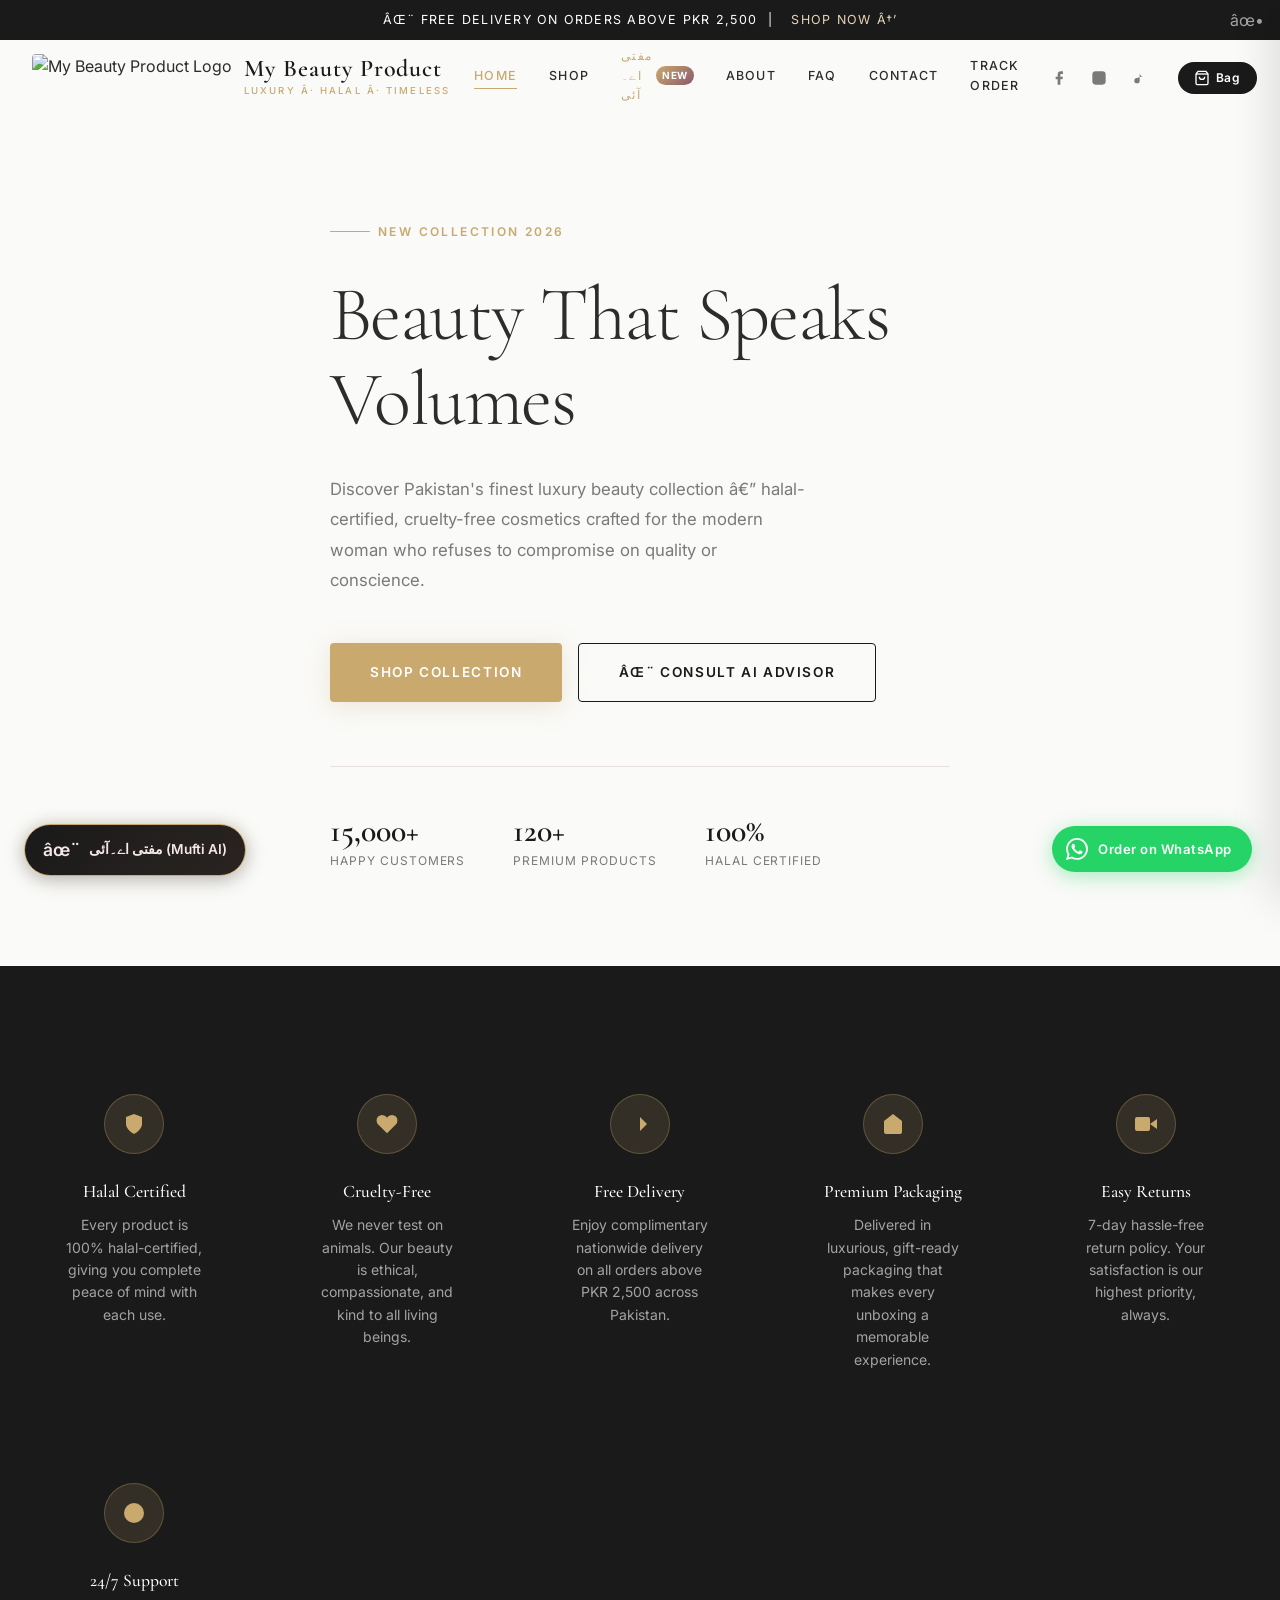
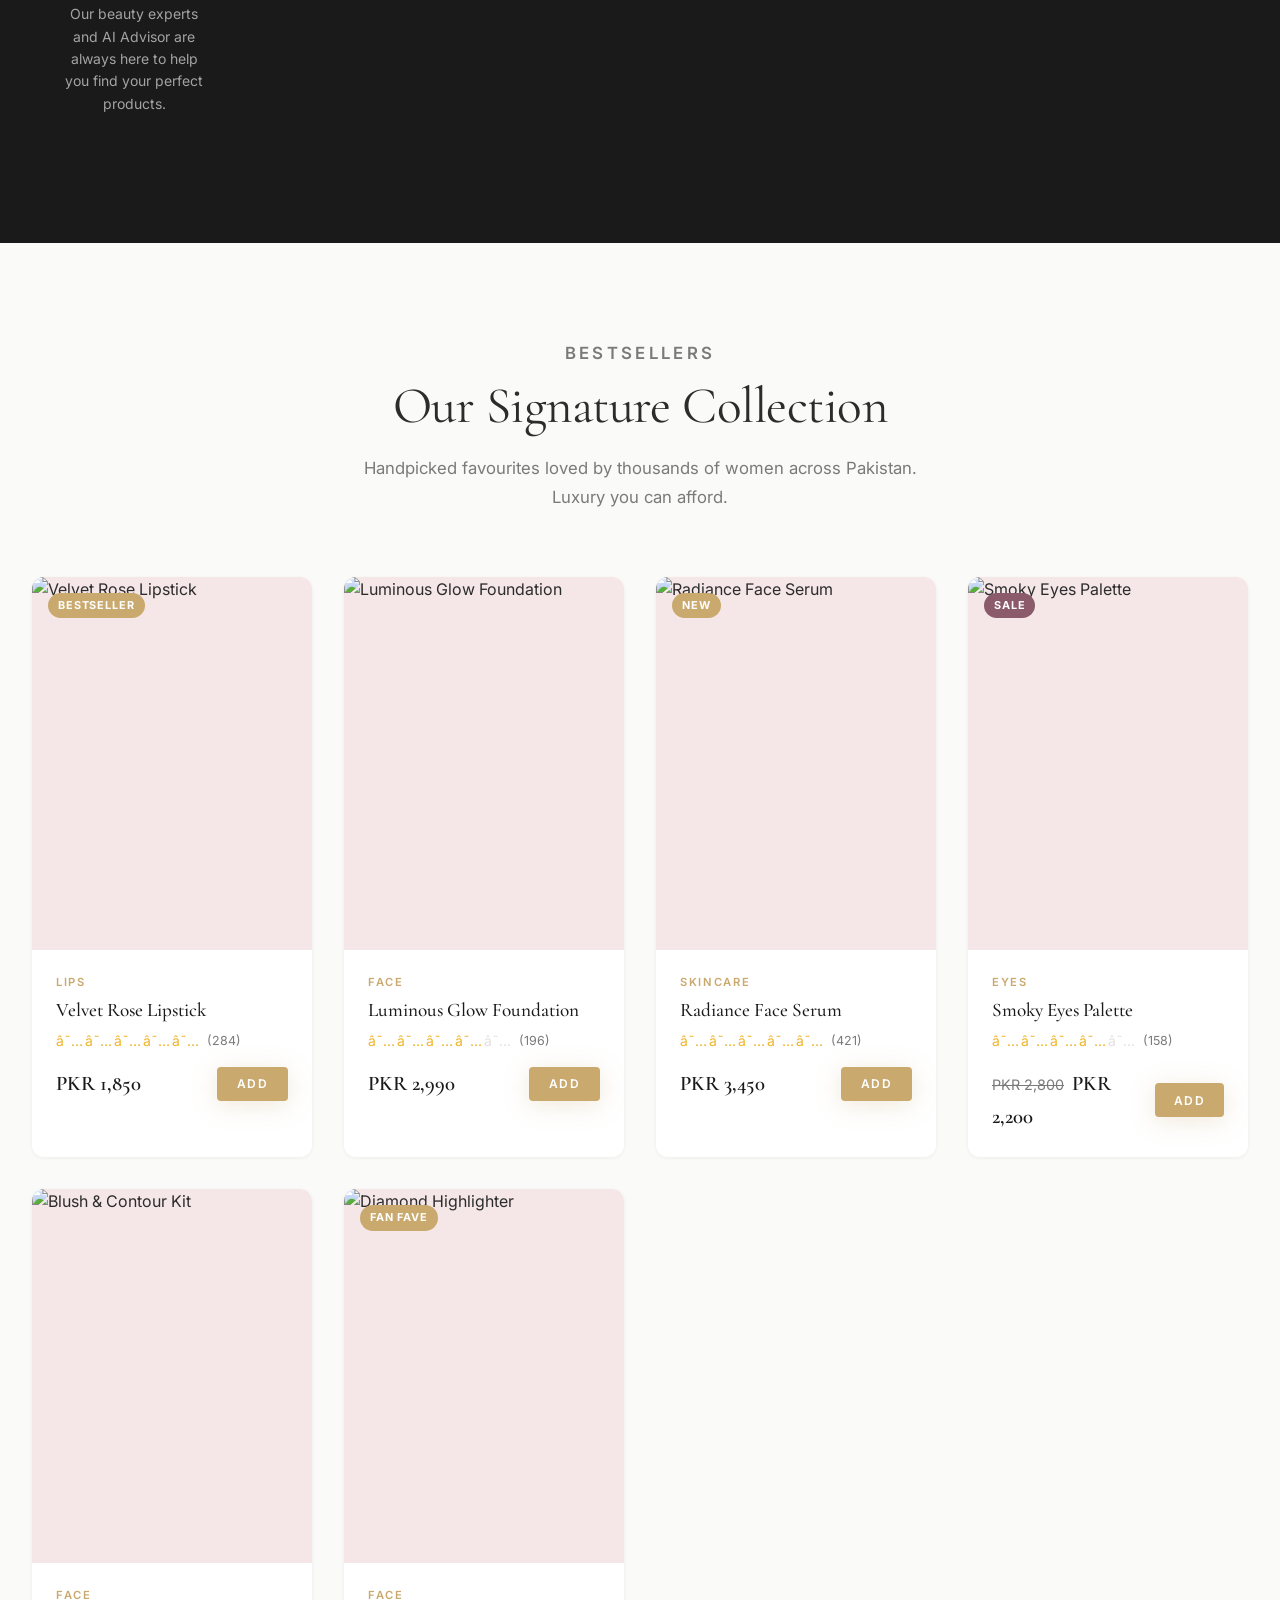
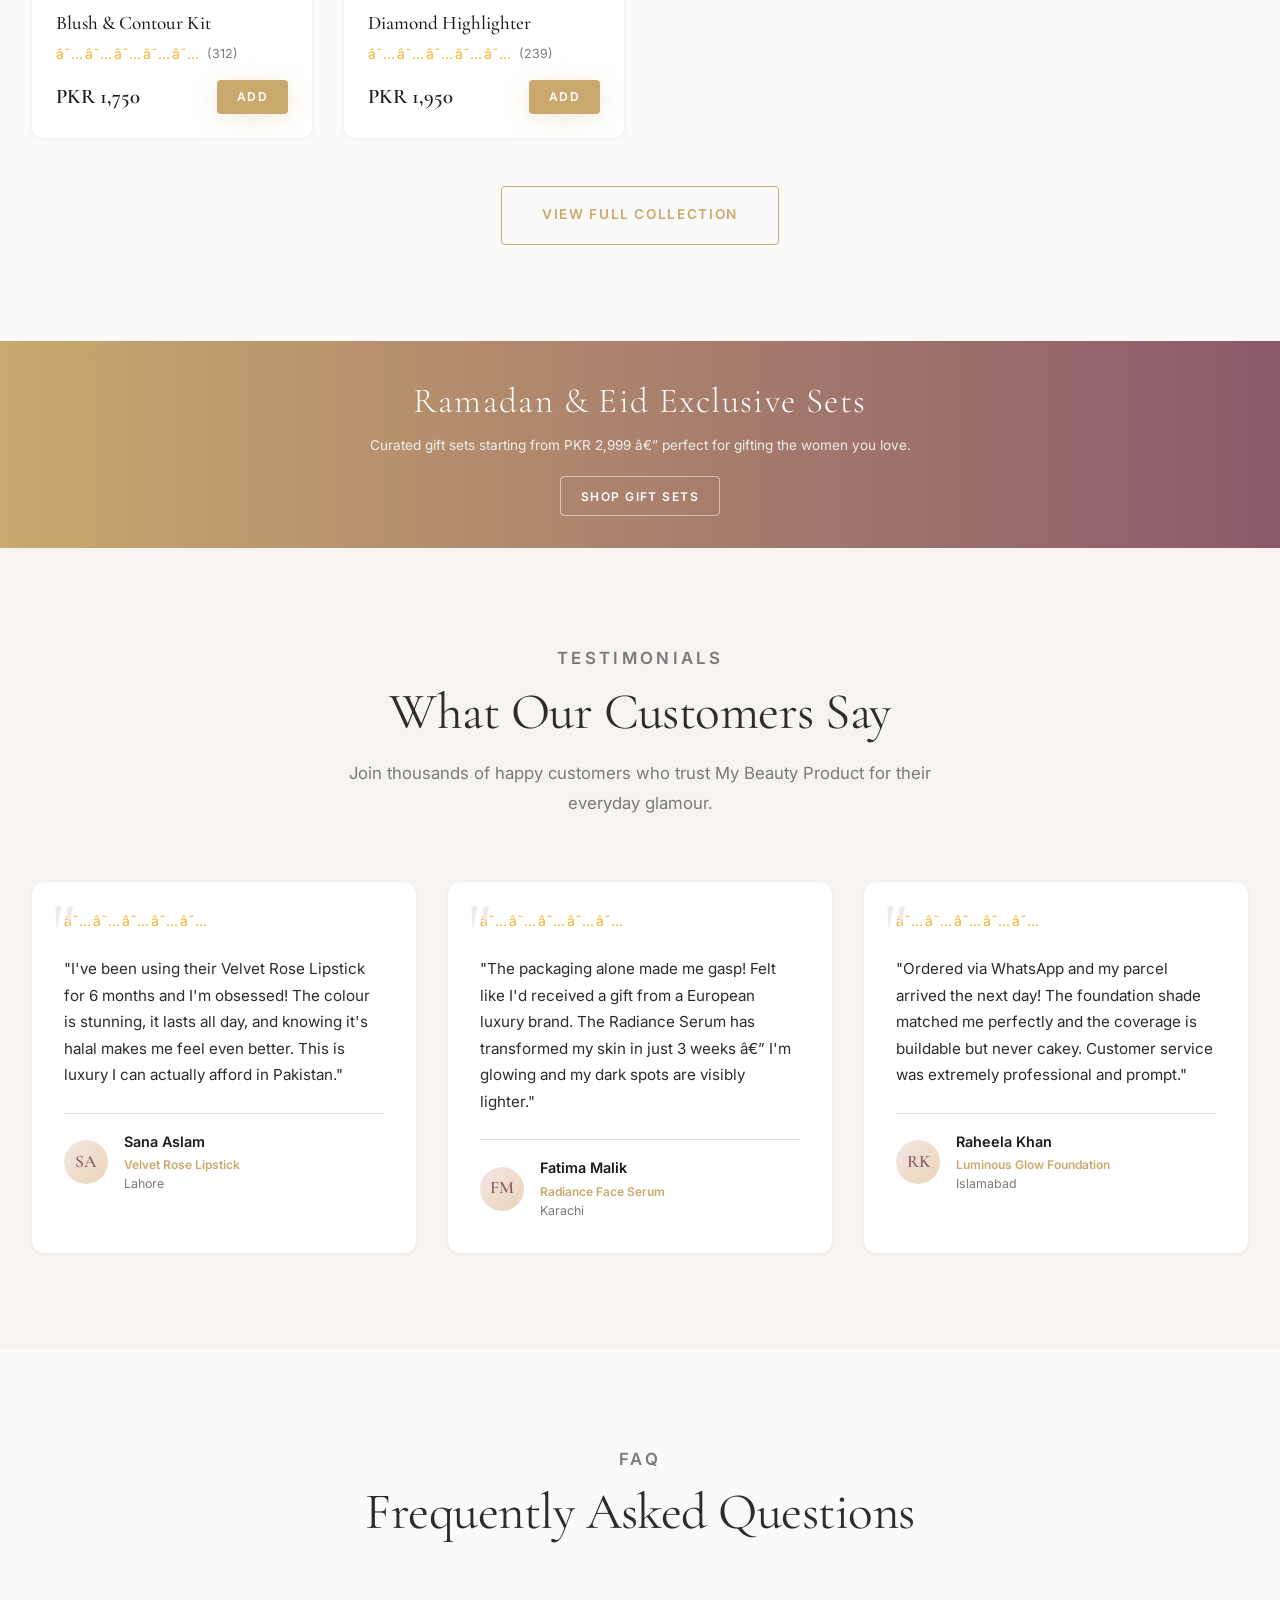
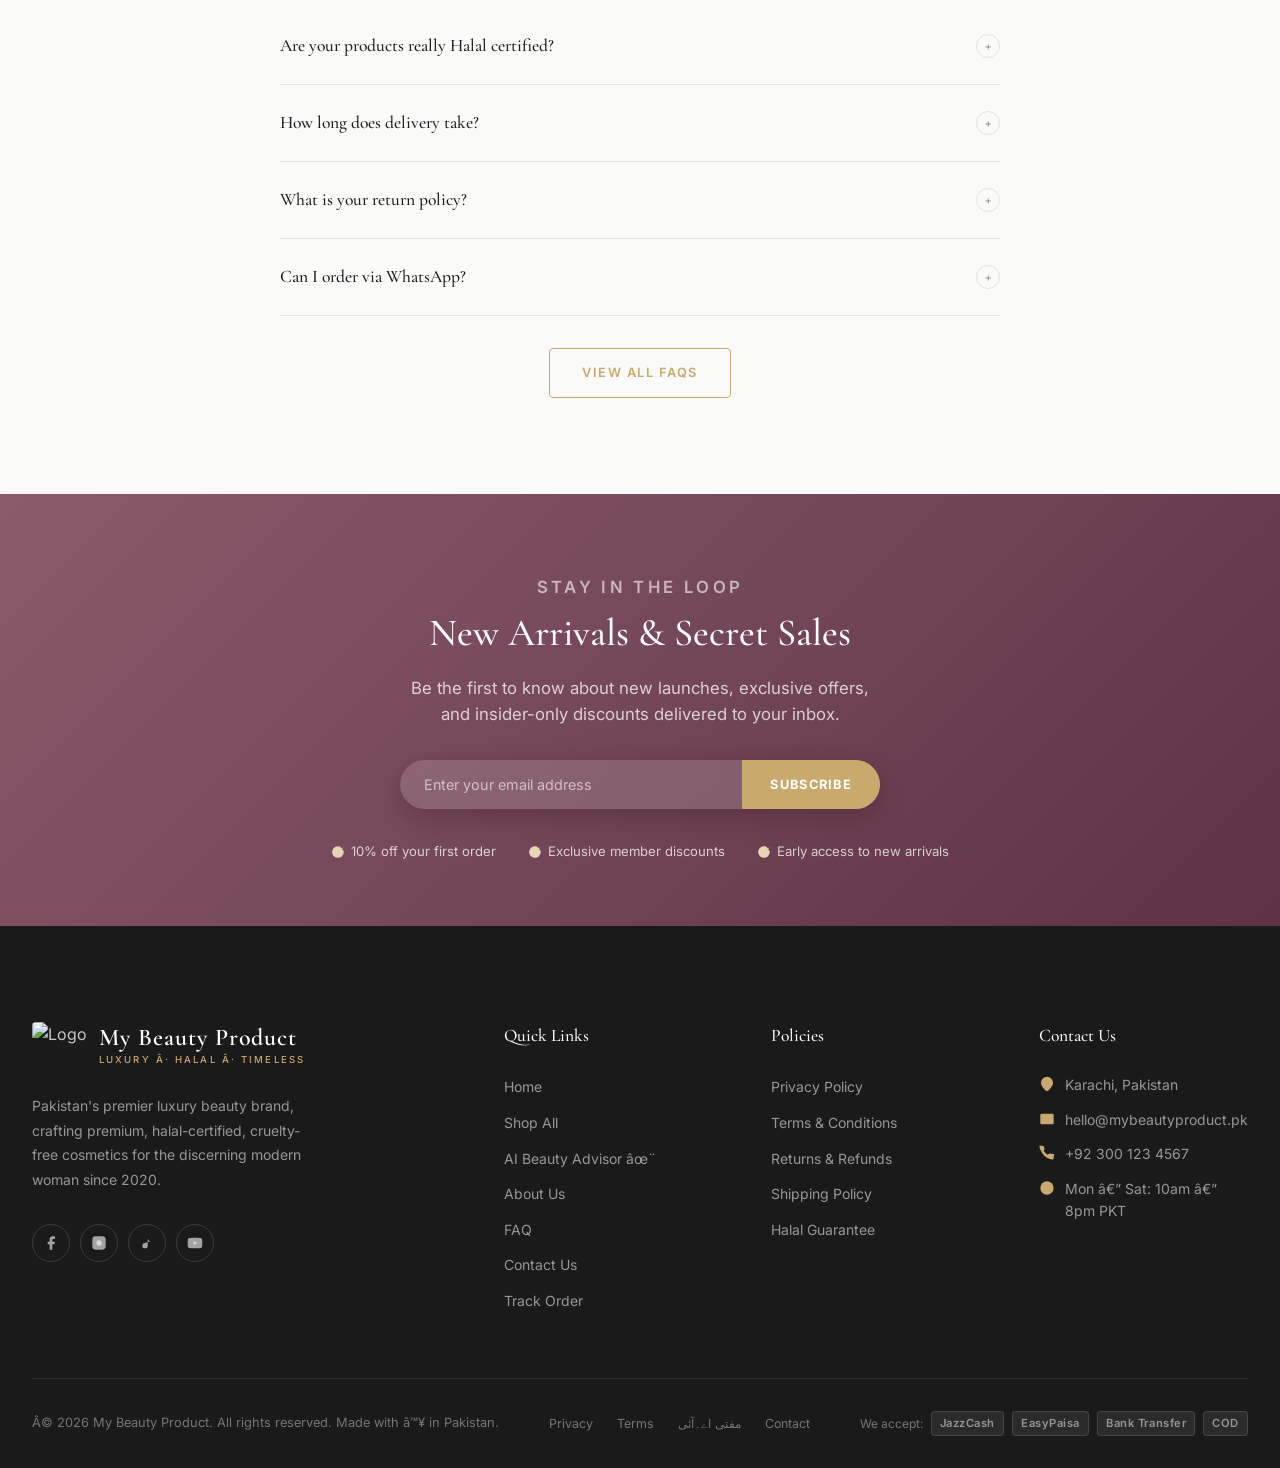
==== index.html @ 4542a05f "Add files via upload" ====
﻿<!DOCTYPE html>
<html lang="en">
<head>
  <meta charset="UTF-8" />
  <meta name="viewport" content="width=device-width, initial-scale=1.0" />
  <title>My Beauty Product â€” Luxury Halal Beauty & Cosmetics Pakistan</title>
  <meta name="description" content="My Beauty Product â€” Pakistan's premier luxury beauty brand. Shop premium lipsticks, foundations, serums, and skincare at affordable PKR prices. 100% Halal, cruelty-free cosmetics." />
  <meta name="keywords" content="beauty products Pakistan, luxury cosmetics PKR, halal makeup, lipstick Pakistan, foundation Pakistan, skincare Pakistan, AI beauty advisor" />
  <meta property="og:title" content="My Beauty Product â€” Luxury Beauty, Timeless Elegance" />
  <meta property="og:description" content="Discover Pakistan's finest luxury beauty collection â€” halal-certified, cruelty-free cosmetics crafted with care." />
  <meta property="og:type" content="website" />
  
  <link rel="icon" type="image/svg+xml" href="data:image/svg+xml,<svg xmlns='http://www.w3.org/2000/svg' viewBox='0 0 100 100'><text y='.9em' font-size='90'>ðŸ’„</text></svg>" />
  <link rel="preconnect" href="https://fonts.googleapis.com">
  <link rel="preconnect" href="https://fonts.gstatic.com" crossorigin>
  <link href="https://fonts.googleapis.com/css2?family=Cormorant+Garamond:ital,wght@0,300;0,400;0,500;0,600;0,700;1,300;1,400;1,600&family=Inter:wght@300;400;500;600;700&display=swap" rel="stylesheet" />
  <link rel="stylesheet" href="style.css" />
</head>
<body class="has-announcement">

<!-- â•â• Announcement Bar â•â•â•â•â•â•â•â•â•â•â•â•â•â•â•â•â•â•â•â•â•â•â•â•â•â•â•â•â•â•â•â•â•â• -->
<div class="announcement-bar" role="banner">
  âœ¨ Free delivery on orders above PKR 2,500 &nbsp;|&nbsp; <a href="shop.html">Shop Now â†’</a>
  <button id="dismiss-bar" style="position:absolute;right:16px;top:50%;transform:translateY(-50%);background:none;border:none;color:rgba(255,255,255,0.6);cursor:pointer;font-size:1rem;" aria-label="Dismiss announcement">âœ•</button>
</div>

<!-- â•â• Header â•â•â•â•â•â•â•â•â•â•â•â•â•â•â•â•â•â•â•â•â•â•â•â•â•â•â•â•â•â•â•â•â•â•â•â•â•â•â•â•â•â•â•â• -->
<header class="site-header" role="banner">
  <div class="container header-inner">

    <!-- Logo -->
    <a href="index.html" class="site-logo" aria-label="My Beauty Product Home">
      <div style="display:flex; align-items:center; gap:12px;">
        <img src="assets/images/logo.svg" alt="My Beauty Product Logo" style="height:48px; width:auto; border-radius:4px;" />
        <div>
          <span class="logo-main" style="display:block;">My Beauty Product</span>
          <span class="logo-tagline" style="display:block;">Luxury Â· Halal Â· Timeless</span>
        </div>
      </div>
    </a>

    <!-- Primary Navigation -->
    <nav class="primary-nav" role="navigation" aria-label="Primary navigation">
      <a href="index.html" class="active">Home</a>
      <a href="shop.html">Shop</a>
      <a href="mufti.html" class="ai-nav-link">مفتی اے۔آئی <span class="ai-nav-badge">NEW</span></a>
      <a href="about.html">About</a>
      <a href="faq.html">FAQ</a>
      <a href="contact.html">Contact</a>
      <a href="track-order.html">Track Order</a>
    </nav>

    <!-- Header Social Icons -->
    <div class="social-icons-header" aria-label="Social media links">
      <a href="https://facebook.com" target="_blank" rel="noopener" class="social-icon" aria-label="Facebook">
        <svg viewBox="0 0 24 24" width="20" height="20"><path d="M18 2h-3a5 5 0 00-5 5v3H7v4h3v8h4v-8h3l1-4h-4V7a1 1 0 011-1h3z"/></svg>
      </a>
      <a href="https://instagram.com" target="_blank" rel="noopener" class="social-icon" aria-label="Instagram">
        <svg viewBox="0 0 24 24" width="20" height="20"><rect x="2" y="2" width="20" height="20" rx="5" ry="5"/><path d="M16 11.37A4 4 0 1112.63 8 4 4 0 0116 11.37z"/><line x1="17.5" y1="6.5" x2="17.51" y2="6.5"/></svg>
      </a>
      <a href="https://tiktok.com" target="_blank" rel="noopener" class="social-icon" aria-label="TikTok">
        <svg viewBox="0 0 24 24" width="20" height="20"><path d="M9 12a4 4 0 104 4V4a5 5 0 005 5"/></svg>
      </a>
    </div>

    <!-- Cart Button -->
    <button class="cart-btn open-cart" id="cart-trigger" aria-label="Open shopping cart">
      <svg viewBox="0 0 24 24" width="20" height="20" fill="none" stroke="currentColor" stroke-width="2"><path d="M6 2L3 6v14a2 2 0 002 2h14a2 2 0 002-2V6l-3-4z"/><line x1="3" y1="6" x2="21" y2="6"/><path d="M16 10a4 4 0 01-8 0"/></svg>
      <span>Bag</span>
      <span class="cart-badge" id="cart-badge">0</span>
    </button>

    <!-- Hamburger -->
    <button class="hamburger" id="hamburger" aria-expanded="false" aria-label="Toggle mobile menu">
      <span></span><span></span><span></span>
    </button>
  </div>
</header>

<!-- â•â• Mobile Nav â•â•â•â•â•â•â•â•â•â•â•â•â•â•â•â•â•â•â•â•â•â•â•â•â•â•â•â•â•â•â•â•â•â•â•â•â•â•â• -->
<nav class="mobile-nav" id="mobile-nav" aria-label="Mobile navigation">
  <a href="index.html">Home</a>
  <a href="shop.html">Shop</a>
  <a href="ai-assistant.html" style="color:var(--color-primary);font-weight:600;">âœ¨ AI Beauty Advisor</a>
  <a href="about.html">About</a>
  <a href="faq.html">FAQ</a>
  <a href="contact.html">Contact</a>
  <a href="track-order.html">Track Order</a>
  <div class="mobile-social">
    <a href="https://facebook.com" target="_blank" rel="noopener" class="social-icon" aria-label="Facebook"><svg viewBox="0 0 24 24" width="20" height="20"><path d="M18 2h-3a5 5 0 00-5 5v3H7v4h3v8h4v-8h3l1-4h-4V7a1 1 0 011-1h3z"/></svg></a>
    <a href="https://instagram.com" target="_blank" rel="noopener" class="social-icon" aria-label="Instagram"><svg viewBox="0 0 24 24" width="20" height="20"><rect x="2" y="2" width="20" height="20" rx="5" ry="5"/><path d="M16 11.37A4 4 0 1112.63 8 4 4 0 0116 11.37z"/><line x1="17.5" y1="6.5" x2="17.51" y2="6.5"/></svg></a>
    <a href="https://tiktok.com" target="_blank" rel="noopener" class="social-icon" aria-label="TikTok"><svg viewBox="0 0 24 24" width="20" height="20"><path d="M9 12a4 4 0 104 4V4a5 5 0 005 5"/></svg></a>
  </div>
</nav>

<!-- â•â• Hero â•â•â•â•â•â•â•â•â•â•â•â•â•â•â•â•â•â•â•â•â•â•â•â•â•â•â•â•â•â•â•â•â•â•â•â•â•â•â•â•â•â•â•â•â• -->
<section class="hero" id="home" aria-label="Hero banner">
  <div class="hero-bg loaded" aria-hidden="true" style="background-image: url('assets/images/hero_banner.jpg');"></div>
  <div class="hero-overlay" aria-hidden="true"></div>
  <div class="container">
    <div class="hero-content">
      <div class="hero-eyebrow">
        <span class="subheading">New Collection 2026</span>
      </div>
      <h1 class="heading-display">
        Beauty That Speaks Volumes
      </h1>
      <p class="hero-description">
        Discover Pakistan's finest luxury beauty collection â€” halal-certified, cruelty-free cosmetics crafted for the modern woman who refuses to compromise on quality or conscience.
      </p>
      <div class="hero-actions">
        <a href="shop.html" class="btn btn-primary btn-lg" id="hero-shop-btn">Shop Collection</a>
        <a href="ai-assistant.html" class="btn btn-secondary btn-lg" id="hero-ai-btn">âœ¨ Consult AI Advisor</a>
      </div>
      <div class="hero-stats">
        <div class="hero-stat">
          <div class="hero-stat-value" data-count="15000" data-suffix="+">15,000+</div>
          <div class="hero-stat-label">Happy Customers</div>
        </div>
        <div class="hero-stat">
          <div class="hero-stat-value" data-count="120" data-suffix="+">120+</div>
          <div class="hero-stat-label">Premium Products</div>
        </div>
        <div class="hero-stat">
          <div class="hero-stat-value" data-count="100" data-suffix="%">100%</div>
          <div class="hero-stat-label">Halal Certified</div>
        </div>
      </div>
    </div>
  </div>
</section>

<!-- â•â• Features Strip â•â•â•â•â•â•â•â•â•â•â•â•â•â•â•â•â•â•â•â•â•â•â•â•â•â•â•â•â•â•â•â•â•â•â• -->
<section class="features-section section-padding">
  <div class="container">
    <div class="features-grid">
      <div class="feature-item reveal">
        <div class="feature-icon">
          <svg viewBox="0 0 24 24" width="20" height="20"><path d="M12 22s8-4 8-10V5l-8-3-8 3v7c0 6 8 10 8 10z"/></svg>
        </div>
        <h3>Halal Certified</h3>
        <p>Every product is 100% halal-certified, giving you complete peace of mind with each use.</p>
      </div>
      <div class="feature-item reveal reveal-delay-1">
        <div class="feature-icon">
          <svg viewBox="0 0 24 24" width="20" height="20"><path d="M20.84 4.61a5.5 5.5 0 00-7.78 0L12 5.67l-1.06-1.06a5.5 5.5 0 00-7.78 7.78l1.06 1.06L12 21.23l7.78-7.78 1.06-1.06a5.5 5.5 0 000-7.78z"/></svg>
        </div>
        <h3>Cruelty-Free</h3>
        <p>We never test on animals. Our beauty is ethical, compassionate, and kind to all living beings.</p>
      </div>
      <div class="feature-item reveal reveal-delay-2">
        <div class="feature-icon">
          <svg viewBox="0 0 24 24" width="20" height="20"><path d="M5 12h14M12 5l7 7-7 7"/></svg>
        </div>
        <h3>Free Delivery</h3>
        <p>Enjoy complimentary nationwide delivery on all orders above PKR 2,500 across Pakistan.</p>
      </div>
      <div class="feature-item reveal reveal-delay-3">
        <div class="feature-icon">
          <svg viewBox="0 0 24 24" width="20" height="20"><path d="M3 9l9-7 9 7v11a2 2 0 01-2 2H5a2 2 0 01-2-2z"/><polyline points="9 22 9 12 15 12 15 22"/></svg>
        </div>
        <h3>Premium Packaging</h3>
        <p>Delivered in luxurious, gift-ready packaging that makes every unboxing a memorable experience.</p>
      </div>
      <div class="feature-item reveal reveal-delay-4">
        <div class="feature-icon">
          <svg viewBox="0 0 24 24" width="20" height="20"><path d="M23 7l-7 5 7 5V7z"/><rect x="1" y="5" width="15" height="14" rx="2" ry="2"/></svg>
        </div>
        <h3>Easy Returns</h3>
        <p>7-day hassle-free return policy. Your satisfaction is our highest priority, always.</p>
      </div>
      <div class="feature-item reveal reveal-delay-4">
        <div class="feature-icon">
          <svg viewBox="0 0 24 24" width="20" height="20"><circle cx="12" cy="12" r="10"/><path d="M12 8v4l3 3"/></svg>
        </div>
        <h3>24/7 Support</h3>
        <p>Our beauty experts and AI Advisor are always here to help you find your perfect products.</p>
      </div>
    </div>
  </div>
</section>

<!-- â•â• Featured Collections â•â•â•â•â•â•â•â•â•â•â•â•â•â•â•â•â•â•â•â•â•â•â•â•â•â•â•â•â• -->
<section class="section-padding" id="featured-products">
  <div class="container">
    <div class="section-header reveal">
      <p class="subheading">Bestsellers</p>
      <h2 class="heading-xl">Our Signature Collection</h2>
      <p>Handpicked favourites loved by thousands of women across Pakistan. Luxury you can afford.</p>
    </div>

    <div class="products-grid">

      <!-- Product 1 -->
      <div class="product-card reveal" data-product="prod-001" data-product-id="prod-001" data-name="Velvet Rose Lipstick" data-price="1850" data-image="assets/images/product_lipstick.jpg" data-category="Lips">
        <div class="product-card-img">
          <span class="product-badge badge-new">Bestseller</span>
          <img src="assets/images/product_lipstick.jpg" alt="Velvet Rose Lipstick" loading="lazy" />
          <div class="product-card-actions">
            <button class="quick-add-btn" data-add-to-cart aria-label="Add Velvet Rose Lipstick to cart">Add to Bag</button>
            <button class="wishlist-btn" aria-label="Add to wishlist">
              <svg viewBox="0 0 24 24" width="20" height="20" fill="none" stroke="currentColor" stroke-width="2"><path d="M20.84 4.61a5.5 5.5 0 00-7.78 0L12 5.67l-1.06-1.06a5.5 5.5 0 00-7.78 7.78l1.06 1.06L12 21.23l7.78-7.78 1.06-1.06a5.5 5.5 0 000-7.78z"/></svg>
            </button>
          </div>
        </div>
        <div class="product-card-body">
          <p class="product-category">Lips</p>
          <h3 class="product-name">Velvet Rose Lipstick</h3>
          <div class="star-rating">
            <div class="stars">
              <span class="star filled">â˜…</span><span class="star filled">â˜…</span><span class="star filled">â˜…</span><span class="star filled">â˜…</span><span class="star filled">â˜…</span>
            </div>
            <span class="rating-count">(284)</span>
          </div>
          <div class="product-meta">
            <span class="product-price">PKR 1,850</span>
            <button class="btn btn-primary btn-sm" data-add-to-cart>Add</button>
          </div>
        </div>
      </div>

      <!-- Product 2 -->
      <div class="product-card reveal reveal-delay-1" data-product="prod-002" data-product-id="prod-002" data-name="Luminous Glow Foundation" data-price="2990" data-image="assets/images/product_foundation.jpg" data-category="Face">
        <div class="product-card-img">
          <img src="assets/images/product_foundation.jpg" alt="Luminous Glow Foundation" loading="lazy" />
          <div class="product-card-actions">
            <button class="quick-add-btn" data-add-to-cart aria-label="Add Luminous Glow Foundation to cart">Add to Bag</button>
            <button class="wishlist-btn" aria-label="Add to wishlist">
              <svg viewBox="0 0 24 24" width="20" height="20" fill="none" stroke="currentColor" stroke-width="2"><path d="M20.84 4.61a5.5 5.5 0 00-7.78 0L12 5.67l-1.06-1.06a5.5 5.5 0 00-7.78 7.78l1.06 1.06L12 21.23l7.78-7.78 1.06-1.06a5.5 5.5 0 000-7.78z"/></svg>
            </button>
          </div>
        </div>
        <div class="product-card-body">
          <p class="product-category">Face</p>
          <h3 class="product-name">Luminous Glow Foundation</h3>
          <div class="star-rating">
            <div class="stars">
              <span class="star filled">â˜…</span><span class="star filled">â˜…</span><span class="star filled">â˜…</span><span class="star filled">â˜…</span><span class="star">â˜…</span>
            </div>
            <span class="rating-count">(196)</span>
          </div>
          <div class="product-meta">
            <span class="product-price">PKR 2,990</span>
            <button class="btn btn-primary btn-sm" data-add-to-cart>Add</button>
          </div>
        </div>
      </div>

      <!-- Product 3 -->
      <div class="product-card reveal reveal-delay-2" data-product="prod-003" data-product-id="prod-003" data-name="Radiance Face Serum" data-price="3450" data-image="assets/images/product_serum.jpg" data-category="Skincare">
        <div class="product-card-img">
          <span class="product-badge badge-new">New</span>
          <img src="assets/images/product_serum.jpg" alt="Radiance Face Serum" loading="lazy" />
          <div class="product-card-actions">
            <button class="quick-add-btn" data-add-to-cart aria-label="Add Radiance Face Serum to cart">Add to Bag</button>
            <button class="wishlist-btn" aria-label="Add to wishlist">
              <svg viewBox="0 0 24 24" width="20" height="20" fill="none" stroke="currentColor" stroke-width="2"><path d="M20.84 4.61a5.5 5.5 0 00-7.78 0L12 5.67l-1.06-1.06a5.5 5.5 0 00-7.78 7.78l1.06 1.06L12 21.23l7.78-7.78 1.06-1.06a5.5 5.5 0 000-7.78z"/></svg>
            </button>
          </div>
        </div>
        <div class="product-card-body">
          <p class="product-category">Skincare</p>
          <h3 class="product-name">Radiance Face Serum</h3>
          <div class="star-rating">
            <div class="stars">
              <span class="star filled">â˜…</span><span class="star filled">â˜…</span><span class="star filled">â˜…</span><span class="star filled">â˜…</span><span class="star filled">â˜…</span>
            </div>
            <span class="rating-count">(421)</span>
          </div>
          <div class="product-meta">
            <span class="product-price">PKR 3,450</span>
            <button class="btn btn-primary btn-sm" data-add-to-cart>Add</button>
          </div>
        </div>
      </div>

      <!-- Product 4 -->
      <div class="product-card reveal reveal-delay-1" data-product="prod-004" data-product-id="prod-004" data-name="Smoky Eyes Palette" data-price="2200" data-image="assets/images/product_eyeshadow.jpg" data-category="Eyes">
        <div class="product-card-img">
          <span class="product-badge badge-sale">Sale</span>
          <img src="assets/images/product_eyeshadow.jpg" alt="Smoky Eyes Palette" loading="lazy" />
          <div class="product-card-actions">
            <button class="quick-add-btn" data-add-to-cart aria-label="Add Smoky Eyes Palette to cart">Add to Bag</button>
            <button class="wishlist-btn" aria-label="Add to wishlist">
              <svg viewBox="0 0 24 24" width="20" height="20" fill="none" stroke="currentColor" stroke-width="2"><path d="M20.84 4.61a5.5 5.5 0 00-7.78 0L12 5.67l-1.06-1.06a5.5 5.5 0 00-7.78 7.78l1.06 1.06L12 21.23l7.78-7.78 1.06-1.06a5.5 5.5 0 000-7.78z"/></svg>
            </button>
          </div>
        </div>
        <div class="product-card-body">
          <p class="product-category">Eyes</p>
          <h3 class="product-name">Smoky Eyes Palette</h3>
          <div class="star-rating">
            <div class="stars">
              <span class="star filled">â˜…</span><span class="star filled">â˜…</span><span class="star filled">â˜…</span><span class="star filled">â˜…</span><span class="star">â˜…</span>
            </div>
            <span class="rating-count">(158)</span>
          </div>
          <div class="product-meta">
            <div>
              <span class="product-price-original">PKR 2,800</span>
              <span class="product-price">PKR 2,200</span>
            </div>
            <button class="btn btn-primary btn-sm" data-add-to-cart>Add</button>
          </div>
        </div>
      </div>

      <!-- Product 5 -->
      <div class="product-card reveal reveal-delay-2" data-product="prod-005" data-product-id="prod-005" data-name="Blush & Contour Kit" data-price="1750" data-image="assets/images/product_blush.jpg" data-category="Face">
        <div class="product-card-img">
          <img src="assets/images/product_blush.jpg" alt="Blush & Contour Kit" loading="lazy" />
          <div class="product-card-actions">
            <button class="quick-add-btn" data-add-to-cart aria-label="Add Blush & Contour Kit to cart">Add to Bag</button>
            <button class="wishlist-btn" aria-label="Add to wishlist">
              <svg viewBox="0 0 24 24" width="20" height="20" fill="none" stroke="currentColor" stroke-width="2"><path d="M20.84 4.61a5.5 5.5 0 00-7.78 0L12 5.67l-1.06-1.06a5.5 5.5 0 00-7.78 7.78l1.06 1.06L12 21.23l7.78-7.78 1.06-1.06a5.5 5.5 0 000-7.78z"/></svg>
            </button>
          </div>
        </div>
        <div class="product-card-body">
          <p class="product-category">Face</p>
          <h3 class="product-name">Blush & Contour Kit</h3>
          <div class="star-rating">
            <div class="stars">
              <span class="star filled">â˜…</span><span class="star filled">â˜…</span><span class="star filled">â˜…</span><span class="star filled">â˜…</span><span class="star filled">â˜…</span>
            </div>
            <span class="rating-count">(312)</span>
          </div>
          <div class="product-meta">
            <span class="product-price">PKR 1,750</span>
            <button class="btn btn-primary btn-sm" data-add-to-cart>Add</button>
          </div>
        </div>
      </div>

      <!-- Product 6 -->
      <div class="product-card reveal reveal-delay-3" data-product="prod-006" data-product-id="prod-006" data-name="Diamond Highlighter" data-price="1950" data-image="assets/images/product_highlighter.jpg" data-category="Face">
        <div class="product-card-img">
          <span class="product-badge badge-new">Fan Fave</span>
          <img src="assets/images/product_highlighter.jpg" alt="Diamond Highlighter" loading="lazy" />
          <div class="product-card-actions">
            <button class="quick-add-btn" data-add-to-cart aria-label="Add Diamond Highlighter to cart">Add to Bag</button>
            <button class="wishlist-btn" aria-label="Add to wishlist">
              <svg viewBox="0 0 24 24" width="20" height="20" fill="none" stroke="currentColor" stroke-width="2"><path d="M20.84 4.61a5.5 5.5 0 00-7.78 0L12 5.67l-1.06-1.06a5.5 5.5 0 00-7.78 7.78l1.06 1.06L12 21.23l7.78-7.78 1.06-1.06a5.5 5.5 0 000-7.78z"/></svg>
            </button>
          </div>
        </div>
        <div class="product-card-body">
          <p class="product-category">Face</p>
          <h3 class="product-name">Diamond Highlighter</h3>
          <div class="star-rating">
            <div class="stars">
              <span class="star filled">â˜…</span><span class="star filled">â˜…</span><span class="star filled">â˜…</span><span class="star filled">â˜…</span><span class="star filled">â˜…</span>
            </div>
            <span class="rating-count">(239)</span>
          </div>
          <div class="product-meta">
            <span class="product-price">PKR 1,950</span>
            <button class="btn btn-primary btn-sm" data-add-to-cart>Add</button>
          </div>
        </div>
      </div>

    </div>

    <div class="text-center" style="margin-top:3rem;">
      <a href="shop.html" class="btn btn-outline-gold btn-lg" id="view-all-btn">View Full Collection</a>
    </div>
  </div>
</section>

<!-- â•â• Promo Banner â•â•â•â•â•â•â•â•â•â•â•â•â•â•â•â•â•â•â•â•â•â•â•â•â•â•â•â•â•â•â•â•â•â•â•â•â• -->
<div class="promo-strip reveal">
  <div class="container">
    <h2>Ramadan &amp; Eid Exclusive Sets</h2>
    <p>Curated gift sets starting from PKR 2,999 â€” perfect for gifting the women you love.</p>
    <a href="shop.html" class="btn btn-secondary btn-sm" style="margin-top:1.2rem;border-color:rgba(255,255,255,0.5);color:white;" id="promo-shop-btn">Shop Gift Sets</a>
  </div>
</div>

<!-- â•â• Customer Reviews â•â•â•â•â•â•â•â•â•â•â•â•â•â•â•â•â•â•â•â•â•â•â•â•â•â•â•â•â•â•â•â•â• -->
<section class="reviews-section section-padding" id="reviews">
  <div class="container">
    <div class="section-header reveal">
      <p class="subheading">Testimonials</p>
      <h2 class="heading-xl">What Our Customers Say</h2>
      <p>Join thousands of happy customers who trust My Beauty Product for their everyday glamour.</p>
    </div>
    <div class="reviews-grid">

      <div class="review-card reveal">
        <div class="star-rating" style="margin-bottom:0.75rem;">
          <div class="stars"><span class="star filled">â˜…</span><span class="star filled">â˜…</span><span class="star filled">â˜…</span><span class="star filled">â˜…</span><span class="star filled">â˜…</span></div>
        </div>
        <p class="review-text">"I've been using their Velvet Rose Lipstick for 6 months and I'm obsessed! The colour is stunning, it lasts all day, and knowing it's halal makes me feel even better. This is luxury I can actually afford in Pakistan."</p>
        <div class="review-author">
          <div class="review-avatar">SA</div>
          <div>
            <div class="review-name">Sana Aslam</div>
            <div class="review-product">Velvet Rose Lipstick</div>
            <div class="review-date">Lahore</div>
          </div>
        </div>
      </div>

      <div class="review-card reveal reveal-delay-1">
        <div class="star-rating" style="margin-bottom:0.75rem;">
          <div class="stars"><span class="star filled">â˜…</span><span class="star filled">â˜…</span><span class="star filled">â˜…</span><span class="star filled">â˜…</span><span class="star filled">â˜…</span></div>
        </div>
        <p class="review-text">"The packaging alone made me gasp! Felt like I'd received a gift from a European luxury brand. The Radiance Serum has transformed my skin in just 3 weeks â€” I'm glowing and my dark spots are visibly lighter."</p>
        <div class="review-author">
          <div class="review-avatar">FM</div>
          <div>
            <div class="review-name">Fatima Malik</div>
            <div class="review-product">Radiance Face Serum</div>
            <div class="review-date">Karachi</div>
          </div>
        </div>
      </div>

      <div class="review-card reveal reveal-delay-2">
        <div class="star-rating" style="margin-bottom:0.75rem;">
          <div class="stars"><span class="star filled">â˜…</span><span class="star filled">â˜…</span><span class="star filled">â˜…</span><span class="star filled">â˜…</span><span class="star filled">â˜…</span></div>
        </div>
        <p class="review-text">"Ordered via WhatsApp and my parcel arrived the next day! The foundation shade matched me perfectly and the coverage is buildable but never cakey. Customer service was extremely professional and prompt."</p>
        <div class="review-author">
          <div class="review-avatar">RK</div>
          <div>
            <div class="review-name">Raheela Khan</div>
            <div class="review-product">Luminous Glow Foundation</div>
            <div class="review-date">Islamabad</div>
          </div>
        </div>
      </div>

    </div>
  </div>
</section>

<!-- â•â• FAQ Preview â•â•â•â•â•â•â•â•â•â•â•â•â•â•â•â•â•â•â•â•â•â•â•â•â•â•â•â•â•â•â•â•â•â•â•â•â•â• -->
<section class="section-padding" id="faq-preview">
  <div class="container">
    <div class="section-header reveal">
      <p class="subheading">FAQ</p>
      <h2 class="heading-xl">Frequently Asked Questions</h2>
    </div>
    <div class="faq-list reveal">

      <div class="faq-item">
        <details>
          <summary class="faq-question">Are your products really Halal certified? <span class="faq-icon">+</span></summary>
          <div class="faq-answer">Yes! Every single My Beauty Product product is 100% halal-certified. We do not use any animal-derived ingredients, alcohol, or prohibited chemicals. Certified by a recognized Pakistani halal authority.</div>
        </details>
      </div>

      <div class="faq-item">
        <details>
          <summary class="faq-question">How long does delivery take? <span class="faq-icon">+</span></summary>
          <div class="faq-answer">We offer 1â€”3 business day delivery across major cities in Pakistan (Karachi, Lahore, Islamabad, Rawalpindi, Peshawar, Faisalabad, Multan). Remote areas take 3â€”5 business days.</div>
        </details>
      </div>

      <div class="faq-item">
        <details>
          <summary class="faq-question">What is your return policy? <span class="faq-icon">+</span></summary>
          <div class="faq-answer">We offer a 7-day hassle-free return policy on all unopened items. If an item arrives damaged or incorrect, we replace it or refund you completely free of charge.</div>
        </details>
      </div>

      <div class="faq-item">
        <details>
          <summary class="faq-question">Can I order via WhatsApp? <span class="faq-icon">+</span></summary>
          <div class="faq-answer">Absolutely! Click the WhatsApp button at any time to order directly or speak with our beauty advisors.</div>
        </details>
      </div>

    </div>
    <div class="text-center" style="margin-top:2rem;">
      <a href="faq.html" class="btn btn-outline-gold" id="all-faq-btn">View All FAQs</a>
    </div>
  </div>
</section>

<!-- â•â• Newsletter â•â•â•â•â•â•â•â•â•â•â•â•â•â•â•â•â•â•â•â•â•â•â•â•â•â•â•â•â•â•â•â•â•â•â•â•â•â•â• -->
<section class="newsletter-section section-padding-sm">
  <div class="container">
    <p class="subheading" style="color:rgba(255,255,255,0.6);margin-bottom:0.5rem;">Stay in the Loop</p>
    <h2 class="heading-lg" style="color:white;">New Arrivals &amp; Secret Sales</h2>
    <p>Be the first to know about new launches, exclusive offers, and insider-only discounts delivered to your inbox.</p>
    <form class="newsletter-form" id="newsletter-form" onsubmit="event.preventDefault(); showToast('Thank you for subscribing! Check your inbox for 10% off.', 'success'); this.reset();">
      <input type="email" placeholder="Enter your email address" required aria-label="Email address for newsletter" />
      <button type="submit">Subscribe</button>
    </form>
    <div class="newsletter-benefits">
      <span class="newsletter-benefit">
        <svg viewBox="0 0 24 24" width="20" height="20"><path d="M22 11.08V12a10 10 0 11-5.93-9.14"/><polyline points="22 4 12 14.01 9 11.01"/></svg>
        10% off your first order
      </span>
      <span class="newsletter-benefit">
        <svg viewBox="0 0 24 24" width="20" height="20"><path d="M22 11.08V12a10 10 0 11-5.93-9.14"/><polyline points="22 4 12 14.01 9 11.01"/></svg>
        Exclusive member discounts
      </span>
      <span class="newsletter-benefit">
        <svg viewBox="0 0 24 24" width="20" height="20"><path d="M22 11.08V12a10 10 0 11-5.93-9.14"/><polyline points="22 4 12 14.01 9 11.01"/></svg>
        Early access to new arrivals
      </span>
    </div>
  </div>
</section>

<!-- â•â• Footer â•â•â•â•â•â•â•â•â•â•â•â•â•â•â•â•â•â•â•â•â•â•â•â•â•â•â•â•â•â•â•â•â•â•â•â•â•â•â•â•â•â•â• -->
<footer class="site-footer" role="contentinfo">
  <div class="container">
    <div class="footer-top">

      <!-- Brand Column -->
      <div class="footer-brand">
        <a href="index.html" class="site-logo">
          <div style="display:flex; align-items:center; gap:12px;">
            <img src="assets/images/logo.svg" alt="Logo" style="height:48px; width:auto; border-radius:4px;" />
            <div>
              <span class="logo-main" style="display:block;">My Beauty Product</span>
              <span class="logo-tagline" style="display:block;">Luxury Â· Halal Â· Timeless</span>
            </div>
          </div>
        </a>
        <p class="footer-about">Pakistan's premier luxury beauty brand, crafting premium, halal-certified, cruelty-free cosmetics for the discerning modern woman since 2020.</p>
        <div class="footer-social">
          <a href="https://facebook.com" target="_blank" rel="noopener" class="footer-social-icon" aria-label="Facebook"><svg viewBox="0 0 24 24" width="20" height="20"><path d="M18 2h-3a5 5 0 00-5 5v3H7v4h3v8h4v-8h3l1-4h-4V7a1 1 0 011-1h3z"/></svg></a>
          <a href="https://instagram.com" target="_blank" rel="noopener" class="footer-social-icon" aria-label="Instagram"><svg viewBox="0 0 24 24" width="20" height="20"><rect x="2" y="2" width="20" height="20" rx="5" ry="5"/><path d="M16 11.37A4 4 0 1112.63 8 4 4 0 0116 11.37z"/><line x1="17.5" y1="6.5" x2="17.51" y2="6.5"/></svg></a>
          <a href="https://tiktok.com" target="_blank" rel="noopener" class="footer-social-icon" aria-label="TikTok"><svg viewBox="0 0 24 24" width="20" height="20"><path d="M9 12a4 4 0 104 4V4a5 5 0 005 5"/></svg></a>
          <a href="https://youtube.com" target="_blank" rel="noopener" class="footer-social-icon" aria-label="YouTube"><svg viewBox="0 0 24 24" width="20" height="20"><path d="M22.54 6.42a2.78 2.78 0 00-1.94-1.96C18.88 4 12 4 12 4s-6.88 0-8.6.46a2.78 2.78 0 00-1.94 1.96A29 29 0 001 12a29 29 0 00.46 5.58A2.78 2.78 0 003.4 19.54C5.12 20 12 20 12 20s6.88 0 8.6-.46a2.78 2.78 0 001.94-1.96A29 29 0 0023 12a29 29 0 00-.46-5.58z"/><polygon points="9.75 15.02 15.5 12 9.75 8.98 9.75 15.02"/></svg></a>
        </div>
      </div>

      <!-- Quick Links -->
      <div>
        <h4 class="footer-heading">Quick Links</h4>
        <ul class="footer-links">
          <li><a href="index.html">Home</a></li>
          <li><a href="shop.html">Shop All</a></li>
          <li><a href="ai-assistant.html">AI Beauty Advisor âœ¨</a></li>
          <li><a href="about.html">About Us</a></li>
          <li><a href="faq.html">FAQ</a></li>
          <li><a href="contact.html">Contact Us</a></li>
          <li><a href="track-order.html">Track Order</a></li>
        </ul>
      </div>

      <!-- Policies -->
      <div>
        <h4 class="footer-heading">Policies</h4>
        <ul class="footer-links">
          <li><a href="privacy.html">Privacy Policy</a></li>
          <li><a href="terms.html">Terms &amp; Conditions</a></li>
          <li><a href="terms.html#returns">Returns &amp; Refunds</a></li>
          <li><a href="terms.html#shipping">Shipping Policy</a></li>
          <li><a href="terms.html#halal">Halal Guarantee</a></li>
        </ul>
      </div>

      <!-- Contact -->
      <div>
        <h4 class="footer-heading">Contact Us</h4>
        <div class="footer-contact-item">
          <svg viewBox="0 0 24 24" width="20" height="20"><path d="M21 10c0 7-9 13-9 13s-9-6-9-13a9 9 0 0118 0z"/><circle cx="12" cy="10" r="3"/></svg>
          <span>Karachi, Pakistan</span>
        </div>
        <div class="footer-contact-item">
          <svg viewBox="0 0 24 24" width="20" height="20"><path d="M4 4h16c1.1 0 2 .9 2 2v12c0 1.1-.9 2-2 2H4c-1.1 0-2-.9-2-2V6c0-1.1.9-2 2-2z"/><polyline points="22,6 12,13 2,6"/></svg>
          <span>hello@mybeautyproduct.pk</span>
        </div>
        <div class="footer-contact-item">
          <svg viewBox="0 0 24 24" width="20" height="20"><path d="M22 16.92v3a2 2 0 01-2.18 2 19.79 19.79 0 01-8.63-3.07A19.5 19.5 0 013.5 9.93a19.79 19.79 0 01-3-8.59A2 2 0 012.48 1h3a2 2 0 012 1.72c.127.96.361 1.903.7 2.81a2 2 0 01-.45 2.11L6.91 8.45a16 16 0 006.29 6.29l1.39-1.39a2 2 0 012.11-.45c.907.339 1.85.573 2.81.7A2 2 0 0122 16.92z"/></svg>
          <span>+92 300 123 4567</span>
        </div>
        <div class="footer-contact-item">
          <svg viewBox="0 0 24 24" width="20" height="20"><circle cx="12" cy="12" r="10"/><polyline points="12 6 12 12 16 14"/></svg>
          <span>Mon â€” Sat: 10am â€” 8pm PKT</span>
        </div>
      </div>

    </div>

    <div class="footer-bottom">
      <p class="footer-copyright">Â© 2026 My Beauty Product. All rights reserved. Made with â™¥ in Pakistan.</p>
      <div class="footer-legal-links">
        <a href="privacy.html">Privacy</a>
        <a href="terms.html">Terms</a>
        <a href="mufti.html">مفتی اے۔آئی</a>
        <a href="contact.html">Contact</a>
      </div>
      <div class="footer-payment-icons">
        <span>We accept:</span>
        <span class="payment-badge">JazzCash</span>
        <span class="payment-badge">EasyPaisa</span>
        <span class="payment-badge">Bank Transfer</span>
        <span class="payment-badge">COD</span>
      </div>
    </div>
  </div>
</footer>

<!-- â•â• Cart Overlay & Drawer â•â•â•â•â•â•â•â•â•â•â•â•â•â•â•â•â•â•â•â•â•â•â•â•â•â•â•â•â• -->
<div class="cart-overlay" id="cart-overlay" aria-hidden="true"></div>
<aside class="cart-drawer" id="cart-drawer" role="dialog" aria-label="Shopping cart" aria-modal="true">
  <div class="cart-drawer-header">
    <h2 class="cart-drawer-title">Your Bag</h2>
    <button class="cart-close-btn" id="cart-close" aria-label="Close cart">âœ•</button>
  </div>
  <div class="cart-items" id="cart-items" aria-live="polite"></div>
  <div class="cart-footer">
    <div class="cart-subtotal">
      <span>Subtotal</span>
      <span class="cart-subtotal-value" id="cart-total">PKR 0</span>
    </div>
    <button class="cart-checkout-btn" id="cart-checkout">Proceed to Checkout</button>
    <button class="cart-continue-btn" onclick="closeCartDrawer()">â† Continue Shopping</button>
  </div>
</aside>

<!-- â•â• Floating WhatsApp Button â•â•â•â•â•â•â•â•â•â•â•â•â•â•â•â•â•â•â•â•â•â•â•â•â•â• -->
<a class="whatsapp-float"
   href="https://wa.me/923001234567?text=Hi!%20I%20am%20interested%20in%20your%20beauty%20products.%20Can%20you%20help%20me%3F"
   target="_blank"
   rel="noopener"
   id="whatsapp-float-btn"
   aria-label="Chat with us on WhatsApp">
  <svg viewBox="0 0 24 24" xmlns="http://www.w3.org/2000/svg">
    <path d="M17.472 14.382c-.297-.149-1.758-.867-2.03-.967-.273-.099-.471-.148-.67.15-.197.297-.767.966-.94 1.164-.173.199-.347.223-.644.075-.297-.15-1.255-.463-2.39-1.475-.883-.788-1.48-1.761-1.653-2.059-.173-.297-.018-.458.13-.606.134-.133.298-.347.446-.52.149-.174.198-.298.298-.497.099-.198.05-.371-.025-.52-.075-.149-.669-1.612-.916-2.207-.242-.579-.487-.5-.669-.51-.173-.008-.371-.01-.57-.01-.198 0-.52.074-.792.372-.272.297-1.04 1.016-1.04 2.479 0 1.462 1.065 2.875 1.213 3.074.149.198 2.096 3.2 5.077 4.487.709.306 1.262.489 1.694.625.712.227 1.36.195 1.871.118.571-.085 1.758-.719 2.006-1.413.248-.694.248-1.289.173-1.413-.074-.124-.272-.198-.57-.347m-5.421 7.403h-.004a9.87 9.87 0 01-5.031-1.378l-.361-.214-3.741.982.998-3.648-.235-.374a9.86 9.86 0 01-1.51-5.26c.001-5.45 4.436-9.884 9.888-9.884 2.64 0 5.122 1.03 6.988 2.898a9.825 9.825 0 012.893 6.994c-.003 5.45-4.437 9.884-9.885 9.884m8.413-18.297A11.815 11.815 0 0012.05 0C5.495 0 .16 5.335.157 11.892c0 2.096.547 4.142 1.588 5.945L.057 24l6.305-1.654a11.882 11.882 0 005.683 1.448h.005c6.554 0 11.89-5.335 11.893-11.893a11.821 11.821 0 00-3.48-8.413z"/>
  </svg>
  <span>Order on WhatsApp</span>
</a>

<!-- â•â• Floating AI Advisor Button â•â•â•â•â•â•â•â•â•â•â•â•â•â•â•â•â•â•â•â•â•â•â•â• -->
<a class="ai-float" href="mufti.html" id="ai-float-btn" aria-label="Ask Mufti AI">
  <span class="ai-float-icon">âœ¨</span>
  <span>مفتی اے۔آئی (Mufti AI)</span>
</a>

<!-- Scripts -->
<script src="main.js"></script>
<script src="cart.js"></script>
</body>
</html>
---- style.css ----
/* ============================================================
   MY BEAUTY PRODUCT — Master Stylesheet
   Premium Luxury E-Commerce Design System
   ============================================================ */

/* ---------- Google Fonts ---------- */
@import url('https://fonts.googleapis.com/css2?family=Cormorant+Garamond:ital,wght@0,300;0,400;0,500;0,600;0,700;1,300;1,400;1,600&family=Inter:wght@300;400;500;600;700&display=swap');

/* ---------- CSS Custom Properties (Design Tokens) ---------- */
:root {
  /* Colors */
  --color-primary:      #C9A96E;
  --color-primary-dark: #A8844E;
  --color-primary-light:#E8D5B5;
  --color-secondary:    #F5E6E8;
  --color-accent:       #8B5A6B;
  --color-accent-light: #B8809A;
  --color-bg:           #FAFAF8;
  --color-bg-alt:       #F7F3F0;
  --color-white:        #FFFFFF;
  --color-dark:         #1A1A1A;
  --color-text:         #2C2C2C;
  --color-muted:        #7A7A7A;
  --color-border:       #E8E0DC;
  --color-success:      #4CAF50;
  --color-whatsapp:     #25D366;

  /* Typography */
  --font-heading: 'Cormorant Garamond', Georgia, serif;
  --font-body:    'Inter', -apple-system, BlinkMacSystemFont, sans-serif;

  /* Spacing */
  --space-xs:  0.25rem;
  --space-sm:  0.5rem;
  --space-md:  1rem;
  --space-lg:  1.5rem;
  --space-xl:  2rem;
  --space-2xl: 3rem;
  --space-3xl: 4rem;
  --space-4xl: 6rem;

  /* Layout */
  --container-max:  1320px;
  --header-height:  80px;
  --border-radius:  4px;
  --border-radius-lg: 12px;
  --border-radius-xl: 24px;

  /* Shadows */
  --shadow-sm:   0 1px 4px rgba(0,0,0,0.06);
  --shadow-md:   0 4px 20px rgba(0,0,0,0.08);
  --shadow-lg:   0 8px 40px rgba(0,0,0,0.12);
  --shadow-gold: 0 4px 24px rgba(201,169,110,0.25);

  /* Transitions */
  --transition-fast:   0.15s ease;
  --transition-normal: 0.3s ease;
  --transition-slow:   0.5s ease;

  /* Z-Indices */
  --z-base:    1;
  --z-sticky:  100;
  --z-drawer:  200;
  --z-overlay: 300;
  --z-modal:   400;
  --z-toast:   500;
}

/* ---------- Reset & Base ---------- */
*, *::before, *::after {
  box-sizing: border-box;
  margin: 0;
  padding: 0;
}

html {
  scroll-behavior: smooth;
  font-size: 16px;
}

body {
  font-family: var(--font-body);
  background-color: var(--color-bg);
  color: var(--color-text);
  line-height: 1.6;
  -webkit-font-smoothing: antialiased;
  overflow-x: hidden;
}

img {
  max-width: 100%;
  height: auto;
  display: block;
}

a {
  color: inherit;
  text-decoration: none;
  transition: color var(--transition-fast);
}

ul { list-style: none; }

button {
  font-family: var(--font-body);
  cursor: pointer;
  border: none;
  background: none;
}

input, textarea, select {
  font-family: var(--font-body);
  font-size: 1rem;
}

/* ---------- Utility Classes ---------- */
.container {
  max-width: var(--container-max);
  margin: 0 auto;
  padding: 0 var(--space-xl);
}

.section-padding {
  padding: var(--space-4xl) 0;
}

.section-padding-sm {
  padding: var(--space-3xl) 0;
}

.text-center { text-align: center; }
.text-left   { text-align: left; }
.text-right  { text-align: right; }

.visually-hidden {
  position: absolute;
  width: 1px;
  height: 1px;
  overflow: hidden;
  clip: rect(0,0,0,0);
}

/* ---------- Typography ---------- */
.heading-display {
  font-family: var(--font-heading);
  font-size: clamp(2.5rem, 6vw, 5rem);
  font-weight: 300;
  line-height: 1.1;
  letter-spacing: -0.02em;
}

.heading-xl {
  font-family: var(--font-heading);
  font-size: clamp(2rem, 4vw, 3.5rem);
  font-weight: 400;
  line-height: 1.2;
  letter-spacing: -0.01em;
}

.heading-lg {
  font-family: var(--font-heading);
  font-size: clamp(1.6rem, 3vw, 2.5rem);
  font-weight: 500;
  line-height: 1.3;
}

.heading-md {
  font-family: var(--font-heading);
  font-size: clamp(1.3rem, 2vw, 1.8rem);
  font-weight: 500;
  line-height: 1.4;
}

.heading-sm {
  font-family: var(--font-heading);
  font-size: 1.2rem;
  font-weight: 600;
  line-height: 1.4;
}

.subheading {
  font-family: var(--font-body);
  font-size: 0.75rem;
  font-weight: 600;
  letter-spacing: 0.2em;
  text-transform: uppercase;
  color: var(--color-primary);
}

.body-lg {
  font-size: 1.125rem;
  line-height: 1.75;
}

.body-sm {
  font-size: 0.875rem;
  line-height: 1.6;
}

.text-muted { color: var(--color-muted); }
.text-gold  { color: var(--color-primary); }
.text-accent{ color: var(--color-accent); }

/* ---------- Buttons ---------- */
.btn {
  display: inline-flex;
  align-items: center;
  justify-content: center;
  gap: 0.5rem;
  padding: 0.85rem 2rem;
  font-family: var(--font-body);
  font-size: 0.8rem;
  font-weight: 600;
  letter-spacing: 0.12em;
  text-transform: uppercase;
  border-radius: var(--border-radius);
  transition: all var(--transition-normal);
  cursor: pointer;
  white-space: nowrap;
  position: relative;
  overflow: hidden;
}

.btn::after {
  content: '';
  position: absolute;
  inset: 0;
  background: rgba(255,255,255,0.12);
  opacity: 0;
  transition: opacity var(--transition-fast);
}

.btn:hover::after { opacity: 1; }

.btn-primary {
  background: var(--color-primary);
  color: var(--color-white);
  box-shadow: var(--shadow-gold);
}

.btn-primary:hover {
  background: var(--color-primary-dark);
  transform: translateY(-2px);
  box-shadow: 0 8px 30px rgba(201,169,110,0.4);
}

.btn-secondary {
  background: transparent;
  color: var(--color-dark);
  border: 1.5px solid var(--color-dark);
}

.btn-secondary:hover {
  background: var(--color-dark);
  color: var(--color-white);
  transform: translateY(-2px);
}

.btn-outline-gold {
  background: transparent;
  color: var(--color-primary);
  border: 1.5px solid var(--color-primary);
}

.btn-outline-gold:hover {
  background: var(--color-primary);
  color: var(--color-white);
}

.btn-sm {
  padding: 0.6rem 1.25rem;
  font-size: 0.75rem;
}

.btn-lg {
  padding: 1.1rem 2.5rem;
  font-size: 0.85rem;
}

/* ---------- Divider ---------- */
.divider {
  display: flex;
  align-items: center;
  gap: var(--space-md);
  margin: var(--space-lg) 0;
}

.divider::before, .divider::after {
  content: '';
  flex: 1;
  height: 1px;
  background: var(--color-border);
}

.divider-ornament {
  color: var(--color-primary);
  font-size: 1.2rem;
}

/* ====================================================
   HEADER
   ==================================================== */
.site-header {
  position: fixed;
  top: 0;
  left: 0;
  right: 0;
  z-index: var(--z-sticky);
  height: var(--header-height);
  display: flex;
  align-items: center;
  background: rgba(250,250,248,0.92);
  backdrop-filter: blur(16px);
  -webkit-backdrop-filter: blur(16px);
  border-bottom: 1px solid transparent;
  transition: border-color var(--transition-normal), box-shadow var(--transition-normal), background var(--transition-normal);
}

.site-header.scrolled {
  border-color: var(--color-border);
  box-shadow: var(--shadow-md);
}

.header-inner {
  display: flex;
  align-items: center;
  width: 100%;
  gap: var(--space-lg);
}

/* Logo */
.site-logo {
  display: flex;
  flex-direction: column;
  align-items: flex-start;
  text-decoration: none;
  flex-shrink: 0;
}

.site-logo .logo-main {
  font-family: var(--font-heading);
  font-size: 1.5rem;
  font-weight: 600;
  color: var(--color-dark);
  letter-spacing: 0.04em;
  line-height: 1;
}

.site-logo .logo-tagline {
  font-size: 0.6rem;
  font-weight: 500;
  letter-spacing: 0.22em;
  text-transform: uppercase;
  color: var(--color-primary);
  margin-top: 2px;
}

/* Primary Nav */
.primary-nav {
  display: flex;
  align-items: center;
  gap: var(--space-xl);
  margin: 0 auto;
}

.primary-nav a {
  font-size: 0.78rem;
  font-weight: 500;
  letter-spacing: 0.1em;
  text-transform: uppercase;
  color: var(--color-text);
  position: relative;
  padding-bottom: 4px;
}

.primary-nav a::after {
  content: '';
  position: absolute;
  bottom: 0;
  left: 0;
  width: 0;
  height: 1.5px;
  background: var(--color-primary);
  transition: width var(--transition-normal);
}

.primary-nav a:hover,
.primary-nav a.active {
  color: var(--color-primary);
}

.primary-nav a:hover::after,
.primary-nav a.active::after {
  width: 100%;
}

/* Header Actions */
.header-actions {
  display: flex;
  align-items: center;
  gap: var(--space-md);
  flex-shrink: 0;
}

/* Social Icons (Header) */
.social-icons-header {
  display: flex;
  align-items: center;
  gap: 10px;
}

.social-icon {
  display: flex;
  align-items: center;
  justify-content: center;
  width: 30px;
  height: 30px;
  color: var(--color-muted);
  transition: color var(--transition-fast), transform var(--transition-fast);
}

.social-icon:hover {
  color: var(--color-primary);
  transform: translateY(-2px);
}

.social-icon svg {
  width: 16px;
  height: 16px;
  fill: currentColor;
}

/* Cart Button */
.cart-btn {
  display: flex;
  align-items: center;
  gap: 6px;
  padding: 8px 16px;
  background: var(--color-dark);
  color: var(--color-white);
  border-radius: 50px;
  font-size: 0.75rem;
  font-weight: 600;
  letter-spacing: 0.08em;
  cursor: pointer;
  transition: all var(--transition-normal);
  position: relative;
}

.cart-btn:hover {
  background: var(--color-primary);
  transform: translateY(-1px);
}

.cart-btn svg {
  width: 16px;
  height: 16px;
}

.cart-badge {
  position: absolute;
  top: -6px;
  right: -6px;
  background: var(--color-accent);
  color: white;
  border-radius: 50%;
  width: 18px;
  height: 18px;
  font-size: 0.65rem;
  font-weight: 700;
  display: flex;
  align-items: center;
  justify-content: center;
  display: none;
}

.cart-badge.show { display: flex; }

/* Hamburger */
.hamburger {
  display: none;
  flex-direction: column;
  gap: 5px;
  cursor: pointer;
  padding: 4px;
  margin-left: auto;
}

.hamburger span {
  display: block;
  width: 24px;
  height: 1.5px;
  background: var(--color-dark);
  transition: all var(--transition-normal);
}

.hamburger.open span:nth-child(1) { transform: rotate(45deg) translate(4.5px, 4.5px); }
.hamburger.open span:nth-child(2) { opacity: 0; transform: scaleX(0); }
.hamburger.open span:nth-child(3) { transform: rotate(-45deg) translate(4.5px, -4.5px); }

/* Mobile Nav */
.mobile-nav {
  position: fixed;
  top: var(--header-height);
  left: 0;
  right: 0;
  background: var(--color-white);
  border-bottom: 1px solid var(--color-border);
  padding: var(--space-xl);
  z-index: calc(var(--z-sticky) - 1);
  transform: translateY(-110%);
  opacity: 0;
  transition: all var(--transition-normal);
  box-shadow: var(--shadow-lg);
}

.mobile-nav.open {
  transform: translateY(0);
  opacity: 1;
}

.mobile-nav a {
  display: block;
  padding: var(--space-md) 0;
  font-size: 1.1rem;
  font-family: var(--font-heading);
  font-weight: 500;
  border-bottom: 1px solid var(--color-border);
  color: var(--color-dark);
}

.mobile-nav a:last-child { border-bottom: none; }

.mobile-social {
  display: flex;
  gap: var(--space-md);
  margin-top: var(--space-lg);
  padding-top: var(--space-lg);
  border-top: 1px solid var(--color-border);
}

/* ====================================================
   HERO SECTION
   ==================================================== */
.hero {
  min-height: 100vh;
  display: flex;
  align-items: center;
  position: relative;
  overflow: hidden;
  padding-top: var(--header-height);
}

.hero-bg {
  position: absolute;
  inset: 0;
  background-image: url('../assets/images/hero_banner.jpg');
  background-size: cover;
  background-position: center;
  background-repeat: no-repeat;
  transform: scale(1.05);
  transition: transform 8s ease;
}

.hero-bg.loaded { transform: scale(1); }

.hero-overlay {
  position: absolute;
  inset: 0;
  background: linear-gradient(
    105deg,
    rgba(250,250,248,0.95) 0%,
    rgba(250,250,248,0.85) 35%,
    rgba(250,250,248,0.4) 65%,
    rgba(250,250,248,0.1) 100%
  );
}

.hero-content {
  position: relative;
  z-index: 2;
  max-width: 620px;
  padding: var(--space-4xl) 0;
}

.hero-eyebrow {
  display: inline-flex;
  align-items: center;
  gap: var(--space-sm);
  margin-bottom: var(--space-xl);
  opacity: 0;
  animation: fadeInUp 0.8s 0.2s ease forwards;
}

.hero-eyebrow::before {
  content: '';
  display: block;
  width: 40px;
  height: 1px;
  background: var(--color-primary);
}

.hero h1 {
  opacity: 0;
  animation: fadeInUp 0.8s 0.4s ease forwards;
  margin-bottom: var(--space-xl);
}

.hero-description {
  font-size: 1.05rem;
  color: var(--color-muted);
  line-height: 1.8;
  max-width: 480px;
  opacity: 0;
  animation: fadeInUp 0.8s 0.6s ease forwards;
  margin-bottom: var(--space-2xl);
}

.hero-actions {
  display: flex;
  gap: var(--space-md);
  flex-wrap: wrap;
  opacity: 0;
  animation: fadeInUp 0.8s 0.8s ease forwards;
}

.hero-stats {
  display: flex;
  gap: var(--space-2xl);
  margin-top: var(--space-3xl);
  padding-top: var(--space-2xl);
  border-top: 1px solid var(--color-border);
  opacity: 0;
  animation: fadeInUp 0.8s 1s ease forwards;
}

.hero-stat-value {
  font-family: var(--font-heading);
  font-size: 2rem;
  font-weight: 600;
  color: var(--color-dark);
  line-height: 1;
}

.hero-stat-label {
  font-size: 0.75rem;
  color: var(--color-muted);
  letter-spacing: 0.08em;
  text-transform: uppercase;
  margin-top: 4px;
}

/* ====================================================
   SECTION LABELS & DIVIDERS
   ==================================================== */
.section-header {
  text-align: center;
  max-width: 600px;
  margin: 0 auto var(--space-3xl);
}

.section-header .subheading {
  margin-bottom: var(--space-sm);
}

.section-header h2 {
  margin-bottom: var(--space-md);
}

.section-header p {
  color: var(--color-muted);
  font-size: 1.05rem;
  line-height: 1.75;
}

/* ====================================================
   ANNOUNCEMENT BAR
   ==================================================== */
.announcement-bar {
  background: var(--color-dark);
  color: var(--color-white);
  text-align: center;
  padding: 10px var(--space-xl);
  font-size: 0.78rem;
  letter-spacing: 0.1em;
  text-transform: uppercase;
  position: fixed;
  top: 0;
  left: 0;
  right: 0;
  z-index: calc(var(--z-sticky) + 1);
}

.announcement-bar a {
  color: var(--color-primary-light);
  margin-left: 8px;
}

body.has-announcement {
  padding-top: 38px;
}

body.has-announcement .site-header {
  top: 38px;
}

body.has-announcement .mobile-nav {
  top: calc(var(--header-height) + 38px);
}

/* ====================================================
   PRODUCT GRID & CARDS
   ==================================================== */
.products-grid {
  display: grid;
  grid-template-columns: repeat(auto-fill, minmax(280px, 1fr));
  gap: var(--space-xl);
}

.product-card {
  background: var(--color-white);
  border-radius: var(--border-radius-lg);
  overflow: hidden;
  box-shadow: var(--shadow-sm);
  transition: all var(--transition-normal);
  position: relative;
}

.product-card:hover {
  transform: translateY(-6px);
  box-shadow: var(--shadow-lg);
}

.product-card-img {
  position: relative;
  aspect-ratio: 3/4;
  overflow: hidden;
  background: var(--color-secondary);
}

.product-card-img img {
  width: 100%;
  height: 100%;
  object-fit: cover;
  transition: transform var(--transition-slow);
}

.product-card:hover .product-card-img img {
  transform: scale(1.08);
}

.product-badge {
  position: absolute;
  top: var(--space-md);
  left: var(--space-md);
  background: var(--color-accent);
  color: white;
  font-size: 0.68rem;
  font-weight: 700;
  letter-spacing: 0.08em;
  text-transform: uppercase;
  padding: 4px 10px;
  border-radius: 50px;
  z-index: 2;
}

.product-badge.badge-new { background: var(--color-primary); }
.product-badge.badge-sale { background: var(--color-accent); }

.product-card-actions {
  position: absolute;
  bottom: 0;
  left: 0;
  right: 0;
  padding: var(--space-md);
  background: linear-gradient(0deg, rgba(0,0,0,0.5) 0%, transparent 100%);
  transform: translateY(100%);
  transition: transform var(--transition-normal);
  display: flex;
  gap: 8px;
}

.product-card:hover .product-card-actions {
  transform: translateY(0);
}

.product-card-body {
  padding: var(--space-lg);
}

.product-category {
  font-size: 0.7rem;
  font-weight: 600;
  letter-spacing: 0.15em;
  text-transform: uppercase;
  color: var(--color-primary);
  margin-bottom: 6px;
}

.product-name {
  font-family: var(--font-heading);
  font-size: 1.2rem;
  font-weight: 500;
  color: var(--color-dark);
  line-height: 1.3;
  margin-bottom: var(--space-sm);
}

.product-meta {
  display: flex;
  align-items: center;
  justify-content: space-between;
  gap: var(--space-sm);
  margin-top: var(--space-md);
}

.product-price {
  font-family: var(--font-heading);
  font-size: 1.3rem;
  font-weight: 600;
  color: var(--color-dark);
}

.product-price-original {
  font-size: 0.9rem;
  color: var(--color-muted);
  text-decoration: line-through;
  margin-right: 4px;
}

/* Star Ratings */
.star-rating {
  display: flex;
  align-items: center;
  gap: 4px;
}

.star-rating .stars {
  display: flex;
  gap: 2px;
}

.star-rating .star {
  color: #E0E0E0;
  font-size: 14px;
  line-height: 1;
}

.star-rating .star.filled {
  color: #F0B429;
}

.star-rating .star.half {
  background: linear-gradient(90deg, #F0B429 50%, #E0E0E0 50%);
  -webkit-background-clip: text;
  -webkit-text-fill-color: transparent;
  background-clip: text;
}

.star-rating .rating-count {
  font-size: 0.78rem;
  color: var(--color-muted);
  margin-left: 4px;
}

/* Quick Add Button */
.quick-add-btn {
  flex: 1;
  padding: 10px;
  background: var(--color-white);
  color: var(--color-dark);
  font-size: 0.75rem;
  font-weight: 600;
  letter-spacing: 0.08em;
  text-transform: uppercase;
  border-radius: var(--border-radius);
  transition: all var(--transition-fast);
  cursor: pointer;
}

.quick-add-btn:hover {
  background: var(--color-primary);
  color: white;
}

.wishlist-btn {
  display: flex;
  align-items: center;
  justify-content: center;
  width: 40px;
  height: 40px;
  background: var(--color-white);
  border-radius: var(--border-radius);
  color: var(--color-dark);
  transition: all var(--transition-fast);
  cursor: pointer;
  flex-shrink: 0;
}

.wishlist-btn:hover {
  background: var(--color-secondary);
  color: var(--color-accent);
}

.wishlist-btn svg { width: 16px; height: 16px; }

/* ====================================================
   FEATURES / WHY CHOOSE US
   ==================================================== */
.features-section {
  background: var(--color-dark);
  color: var(--color-white);
}

.features-grid {
  display: grid;
  grid-template-columns: repeat(auto-fit, minmax(200px, 1fr));
  gap: var(--space-2xl);
}

.feature-item {
  text-align: center;
  padding: var(--space-xl);
}

.feature-icon {
  width: 60px;
  height: 60px;
  margin: 0 auto var(--space-lg);
  background: rgba(201,169,110,0.15);
  border-radius: 50%;
  display: flex;
  align-items: center;
  justify-content: center;
  border: 1px solid rgba(201,169,110,0.3);
  transition: all var(--transition-normal);
}

.feature-item:hover .feature-icon {
  background: var(--color-primary);
  transform: scale(1.1);
}

.feature-icon svg {
  width: 24px;
  height: 24px;
  fill: var(--color-primary);
  transition: fill var(--transition-fast);
}

.feature-item:hover .feature-icon svg {
  fill: var(--color-white);
}

.feature-item h3 {
  font-family: var(--font-heading);
  font-size: 1.1rem;
  font-weight: 500;
  margin-bottom: var(--space-sm);
  color: var(--color-white);
}

.feature-item p {
  font-size: 0.875rem;
  color: rgba(255,255,255,0.6);
  line-height: 1.6;
}

/* ====================================================
   REVIEWS SECTION
   ==================================================== */
.reviews-section {
  background: var(--color-bg-alt);
}

.reviews-grid {
  display: grid;
  grid-template-columns: repeat(auto-fill, minmax(300px, 1fr));
  gap: var(--space-xl);
}

.review-card {
  background: var(--color-white);
  border-radius: var(--border-radius-lg);
  padding: var(--space-xl);
  box-shadow: var(--shadow-sm);
  position: relative;
  transition: all var(--transition-normal);
}

.review-card:hover {
  transform: translateY(-4px);
  box-shadow: var(--shadow-md);
}

.review-card::before {
  content: '"';
  font-family: var(--font-heading);
  font-size: 5rem;
  color: var(--color-secondary);
  position: absolute;
  top: 10px;
  left: 20px;
  line-height: 1;
}

.review-text {
  font-size: 0.95rem;
  line-height: 1.75;
  color: var(--color-text);
  margin-bottom: var(--space-lg);
  padding-top: var(--space-md);
  position: relative;
  z-index: 1;
}

.review-author {
  display: flex;
  align-items: center;
  gap: var(--space-md);
  border-top: 1px solid var(--color-border);
  padding-top: var(--space-md);
}

.review-avatar {
  width: 44px;
  height: 44px;
  border-radius: 50%;
  background: linear-gradient(135deg, var(--color-secondary), var(--color-primary-light));
  display: flex;
  align-items: center;
  justify-content: center;
  font-family: var(--font-heading);
  font-size: 1.1rem;
  font-weight: 600;
  color: var(--color-accent);
  flex-shrink: 0;
}

.review-name {
  font-weight: 600;
  font-size: 0.9rem;
  color: var(--color-dark);
}

.review-date {
  font-size: 0.78rem;
  color: var(--color-muted);
}

.review-product {
  font-size: 0.75rem;
  color: var(--color-primary);
  font-weight: 600;
  margin-top: 2px;
}

/* ====================================================
   NEWSLETTER
   ==================================================== */
.newsletter-section {
  background: linear-gradient(135deg, var(--color-accent) 0%, #5C3247 100%);
  color: var(--color-white);
  text-align: center;
}

.newsletter-section h2 { color: var(--color-white); }

.newsletter-section p {
  color: rgba(255,255,255,0.75);
  font-size: 1.05rem;
  margin: var(--space-md) auto var(--space-xl);
  max-width: 480px;
}

.newsletter-form {
  display: flex;
  max-width: 480px;
  margin: 0 auto;
  gap: 0;
  border-radius: 50px;
  overflow: hidden;
  box-shadow: 0 8px 30px rgba(0,0,0,0.2);
}

.newsletter-form input {
  flex: 1;
  padding: 1rem 1.5rem;
  border: none;
  background: rgba(255,255,255,0.15);
  color: var(--color-white);
  font-size: 0.9rem;
  outline: none;
  backdrop-filter: blur(8px);
}

.newsletter-form input::placeholder { color: rgba(255,255,255,0.6); }

.newsletter-form button {
  padding: 1rem 1.75rem;
  background: var(--color-primary);
  color: var(--color-white);
  font-size: 0.8rem;
  font-weight: 700;
  letter-spacing: 0.1em;
  text-transform: uppercase;
  cursor: pointer;
  transition: background var(--transition-fast);
  white-space: nowrap;
  border: none;
}

.newsletter-form button:hover { background: var(--color-primary-dark); }

.newsletter-benefits {
  display: flex;
  justify-content: center;
  gap: var(--space-xl);
  margin-top: var(--space-xl);
  flex-wrap: wrap;
}

.newsletter-benefit {
  display: flex;
  align-items: center;
  gap: 6px;
  font-size: 0.82rem;
  color: rgba(255,255,255,0.75);
}

.newsletter-benefit svg {
  width: 14px;
  height: 14px;
  fill: var(--color-primary-light);
}

/* ====================================================
   FAQ SECTION
   ==================================================== */
.faq-list {
  max-width: 720px;
  margin: 0 auto;
}

.faq-item {
  border-bottom: 1px solid var(--color-border);
}

.faq-question {
  display: flex;
  align-items: center;
  justify-content: space-between;
  gap: var(--space-lg);
  padding: var(--space-lg) 0;
  cursor: pointer;
  font-family: var(--font-heading);
  font-size: 1.1rem;
  font-weight: 500;
  color: var(--color-dark);
  transition: color var(--transition-fast);
  list-style: none;
  user-select: none;
}

.faq-question::-webkit-details-marker { display: none; }

.faq-question:hover { color: var(--color-primary); }

.faq-icon {
  width: 24px;
  height: 24px;
  border-radius: 50%;
  border: 1.5px solid var(--color-border);
  display: flex;
  align-items: center;
  justify-content: center;
  flex-shrink: 0;
  transition: all var(--transition-normal);
  font-size: 1rem;
  color: var(--color-muted);
}

details[open] .faq-icon {
  background: var(--color-primary);
  border-color: var(--color-primary);
  color: white;
  transform: rotate(45deg);
}

.faq-answer {
  padding: 0 0 var(--space-lg);
  color: var(--color-muted);
  line-height: 1.75;
  font-size: 0.95rem;
}

/* ====================================================
   CART DRAWER
   ==================================================== */
.cart-overlay {
  position: fixed;
  inset: 0;
  background: rgba(0,0,0,0.5);
  z-index: var(--z-drawer);
  opacity: 0;
  pointer-events: none;
  transition: opacity var(--transition-normal);
  backdrop-filter: blur(4px);
}

.cart-overlay.open {
  opacity: 1;
  pointer-events: all;
}

.cart-drawer {
  position: fixed;
  top: 0;
  right: 0;
  bottom: 0;
  width: 100%;
  max-width: 420px;
  background: var(--color-white);
  z-index: calc(var(--z-drawer) + 1);
  transform: translateX(100%);
  transition: transform var(--transition-normal);
  display: flex;
  flex-direction: column;
  box-shadow: -8px 0 40px rgba(0,0,0,0.12);
}

.cart-drawer.open {
  transform: translateX(0);
}

.cart-drawer-header {
  display: flex;
  align-items: center;
  justify-content: space-between;
  padding: var(--space-xl);
  border-bottom: 1px solid var(--color-border);
}

.cart-drawer-title {
  font-family: var(--font-heading);
  font-size: 1.4rem;
  font-weight: 500;
}

.cart-close-btn {
  width: 36px;
  height: 36px;
  border-radius: 50%;
  background: var(--color-bg);
  display: flex;
  align-items: center;
  justify-content: center;
  cursor: pointer;
  transition: all var(--transition-fast);
  border: 1px solid var(--color-border);
}

.cart-close-btn:hover {
  background: var(--color-dark);
  color: white;
  border-color: var(--color-dark);
}

.cart-items {
  flex: 1;
  overflow-y: auto;
  padding: var(--space-lg);
}

.cart-items::-webkit-scrollbar { width: 4px; }
.cart-items::-webkit-scrollbar-track { background: transparent; }
.cart-items::-webkit-scrollbar-thumb { background: var(--color-border); border-radius: 2px; }

.cart-item {
  display: flex;
  gap: var(--space-md);
  padding: var(--space-md) 0;
  border-bottom: 1px solid var(--color-border);
  animation: fadeInRight 0.3s ease;
}

.cart-item-img {
  width: 72px;
  height: 90px;
  border-radius: var(--border-radius);
  object-fit: cover;
  background: var(--color-secondary);
  flex-shrink: 0;
}

.cart-item-info { flex: 1; }

.cart-item-name {
  font-family: var(--font-heading);
  font-size: 1rem;
  font-weight: 500;
  margin-bottom: 4px;
}

.cart-item-price {
  font-size: 0.9rem;
  color: var(--color-primary);
  font-weight: 600;
}

.cart-item-controls {
  display: flex;
  align-items: center;
  gap: 8px;
  margin-top: 8px;
}

.qty-btn {
  width: 28px;
  height: 28px;
  border: 1px solid var(--color-border);
  border-radius: var(--border-radius);
  display: flex;
  align-items: center;
  justify-content: center;
  cursor: pointer;
  font-size: 1rem;
  color: var(--color-dark);
  transition: all var(--transition-fast);
  background: var(--color-white);
}

.qty-btn:hover {
  background: var(--color-dark);
  color: white;
  border-color: var(--color-dark);
}

.qty-display {
  font-size: 0.9rem;
  font-weight: 600;
  min-width: 24px;
  text-align: center;
}

.cart-item-remove {
  color: var(--color-muted);
  cursor: pointer;
  font-size: 1rem;
  padding: 4px;
  transition: color var(--transition-fast);
  margin-left: auto;
}

.cart-item-remove:hover { color: var(--color-accent); }

.cart-empty {
  text-align: center;
  padding: var(--space-4xl) var(--space-xl);
}

.cart-empty svg {
  width: 64px;
  height: 64px;
  fill: var(--color-border);
  margin: 0 auto var(--space-lg);
}

.cart-empty p {
  color: var(--color-muted);
  margin-bottom: var(--space-lg);
}

.cart-footer {
  padding: var(--space-xl);
  border-top: 1px solid var(--color-border);
}

.cart-subtotal {
  display: flex;
  justify-content: space-between;
  align-items: center;
  margin-bottom: var(--space-md);
}

.cart-subtotal span:first-child {
  font-size: 0.85rem;
  color: var(--color-muted);
  text-transform: uppercase;
  letter-spacing: 0.08em;
}

.cart-subtotal-value {
  font-family: var(--font-heading);
  font-size: 1.4rem;
  font-weight: 600;
  color: var(--color-dark);
}

.cart-checkout-btn {
  display: block;
  width: 100%;
  padding: 1rem;
  background: var(--color-dark);
  color: white;
  text-align: center;
  font-size: 0.8rem;
  font-weight: 700;
  letter-spacing: 0.12em;
  text-transform: uppercase;
  border-radius: 50px;
  cursor: pointer;
  transition: all var(--transition-normal);
  border: none;
  margin-bottom: 8px;
}

.cart-checkout-btn:hover {
  background: var(--color-primary);
  transform: translateY(-2px);
}

.cart-continue-btn {
  display: block;
  width: 100%;
  text-align: center;
  font-size: 0.78rem;
  color: var(--color-muted);
  padding: 8px;
  cursor: pointer;
  transition: color var(--transition-fast);
  background: none;
  border: none;
  letter-spacing: 0.05em;
}

.cart-continue-btn:hover { color: var(--color-dark); }

/* ====================================================
   FLOATING WHATSAPP BUTTON
   ==================================================== */
.whatsapp-float {
  position: fixed;
  bottom: 28px;
  right: 28px;
  z-index: var(--z-modal);
  display: flex;
  align-items: center;
  gap: 10px;
  background: var(--color-whatsapp);
  color: white;
  padding: 12px 20px 12px 14px;
  border-radius: 50px;
  box-shadow: 0 4px 20px rgba(37,211,102,0.4);
  cursor: pointer;
  text-decoration: none;
  font-size: 0.82rem;
  font-weight: 600;
  letter-spacing: 0.04em;
  transition: all var(--transition-normal);
  animation: pulse-green 2.5s infinite;
}

.whatsapp-float:hover {
  transform: scale(1.05) translateY(-2px);
  box-shadow: 0 8px 30px rgba(37,211,102,0.5);
  animation: none;
}

.whatsapp-float svg {
  width: 22px;
  height: 22px;
  fill: white;
  flex-shrink: 0;
}

@keyframes pulse-green {
  0%, 100% { box-shadow: 0 4px 20px rgba(37,211,102,0.4); }
  50%       { box-shadow: 0 4px 30px rgba(37,211,102,0.7), 0 0 0 8px rgba(37,211,102,0.1); }
}

/* ====================================================
   TOAST NOTIFICATIONS
   ==================================================== */
.toast-container {
  position: fixed;
  bottom: 100px;
  right: 24px;
  z-index: var(--z-toast);
  display: flex;
  flex-direction: column;
  gap: 8px;
}

.toast {
  background: var(--color-dark);
  color: var(--color-white);
  padding: 12px 20px;
  border-radius: var(--border-radius-lg);
  font-size: 0.875rem;
  font-weight: 500;
  box-shadow: var(--shadow-lg);
  display: flex;
  align-items: center;
  gap: 10px;
  animation: toastIn 0.3s ease;
  max-width: 300px;
}

.toast.success { border-left: 3px solid var(--color-success); }
.toast.error   { border-left: 3px solid #E53935; }
.toast.info    { border-left: 3px solid var(--color-primary); }

.toast svg { width: 18px; height: 18px; fill: var(--color-primary); flex-shrink: 0; }

/* ====================================================
   FOOTER
   ==================================================== */
.site-footer {
  background: var(--color-dark);
  color: rgba(255,255,255,0.75);
}

.footer-top {
  padding: var(--space-4xl) 0 var(--space-3xl);
  display: grid;
  grid-template-columns: 2fr 1fr 1fr 1fr;
  gap: var(--space-3xl);
}

.footer-brand .site-logo .logo-main { color: var(--color-white); }

.footer-about {
  margin-top: var(--space-lg);
  font-size: 0.875rem;
  line-height: 1.75;
  color: rgba(255,255,255,0.55);
  max-width: 280px;
}

.footer-social {
  display: flex;
  gap: 10px;
  margin-top: var(--space-xl);
}

.footer-social-icon {
  width: 38px;
  height: 38px;
  border-radius: 50%;
  border: 1px solid rgba(255,255,255,0.15);
  display: flex;
  align-items: center;
  justify-content: center;
  color: rgba(255,255,255,0.6);
  transition: all var(--transition-normal);
  cursor: pointer;
}

.footer-social-icon:hover {
  border-color: var(--color-primary);
  background: var(--color-primary);
  color: white;
  transform: translateY(-3px);
}

.footer-social-icon svg {
  width: 16px;
  height: 16px;
  fill: currentColor;
}

.footer-heading {
  font-family: var(--font-heading);
  font-size: 1.1rem;
  font-weight: 500;
  color: var(--color-white);
  margin-bottom: var(--space-lg);
}

.footer-links {
  display: flex;
  flex-direction: column;
  gap: 10px;
}

.footer-links a {
  font-size: 0.875rem;
  color: rgba(255,255,255,0.55);
  transition: color var(--transition-fast);
}

.footer-links a:hover { color: var(--color-primary); }

.footer-contact-item {
  display: flex;
  align-items: flex-start;
  gap: 10px;
  font-size: 0.875rem;
  color: rgba(255,255,255,0.55);
  margin-bottom: 12px;
}

.footer-contact-item svg {
  width: 16px;
  height: 16px;
  fill: var(--color-primary);
  flex-shrink: 0;
  margin-top: 2px;
}

.footer-bottom {
  border-top: 1px solid rgba(255,255,255,0.08);
  padding: var(--space-xl) 0;
  display: flex;
  align-items: center;
  justify-content: space-between;
  gap: var(--space-lg);
  flex-wrap: wrap;
}

.footer-copyright {
  font-size: 0.8rem;
  color: rgba(255,255,255,0.4);
}

.footer-legal-links {
  display: flex;
  gap: var(--space-lg);
}

.footer-legal-links a {
  font-size: 0.78rem;
  color: rgba(255,255,255,0.4);
  transition: color var(--transition-fast);
}

.footer-legal-links a:hover { color: var(--color-primary); }

.footer-payment-icons {
  display: flex;
  align-items: center;
  gap: 8px;
  font-size: 0.75rem;
  color: rgba(255,255,255,0.4);
}

.payment-badge {
  background: rgba(255,255,255,0.08);
  border: 1px solid rgba(255,255,255,0.12);
  border-radius: 4px;
  padding: 3px 8px;
  font-size: 0.7rem;
  font-weight: 600;
  color: rgba(255,255,255,0.5);
  letter-spacing: 0.05em;
}

/* ====================================================
   PAGE HERO (Inner Pages)
   ==================================================== */
.page-hero {
  padding: calc(var(--header-height) + var(--space-3xl)) 0 var(--space-3xl);
  background: linear-gradient(135deg, var(--color-secondary) 0%, var(--color-bg) 100%);
  text-align: center;
}

.page-hero .subheading { margin-bottom: var(--space-sm); }
.page-hero h1 { margin-bottom: var(--space-md); }
.page-hero p { color: var(--color-muted); max-width: 560px; margin: 0 auto; }

/* Breadcrumb */
.breadcrumb {
  display: flex;
  align-items: center;
  gap: 8px;
  font-size: 0.8rem;
  color: var(--color-muted);
  margin-bottom: var(--space-lg);
  justify-content: center;
}

.breadcrumb a { color: var(--color-primary); }
.breadcrumb span { color: var(--color-muted); }

/* ====================================================
   SHOP PAGE - FILTER SIDEBAR
   ==================================================== */
.shop-layout {
  display: grid;
  grid-template-columns: 260px 1fr;
  gap: var(--space-2xl);
  align-items: start;
}

.filter-sidebar {
  background: var(--color-white);
  border-radius: var(--border-radius-lg);
  padding: var(--space-xl);
  box-shadow: var(--shadow-sm);
  position: sticky;
  top: calc(var(--header-height) + var(--space-lg));
}

.filter-group {
  margin-bottom: var(--space-xl);
  padding-bottom: var(--space-xl);
  border-bottom: 1px solid var(--color-border);
}

.filter-group:last-child {
  margin-bottom: 0;
  padding-bottom: 0;
  border-bottom: none;
}

.filter-group-title {
  font-size: 0.75rem;
  font-weight: 700;
  letter-spacing: 0.15em;
  text-transform: uppercase;
  color: var(--color-dark);
  margin-bottom: var(--space-md);
}

.filter-option {
  display: flex;
  align-items: center;
  gap: 10px;
  cursor: pointer;
  padding: 6px 0;
  font-size: 0.9rem;
  color: var(--color-muted);
  transition: color var(--transition-fast);
}

.filter-option:hover { color: var(--color-dark); }

.filter-option input[type="checkbox"] {
  accent-color: var(--color-primary);
  width: 16px;
  height: 16px;
  cursor: pointer;
}

.price-range-input {
  width: 100%;
  accent-color: var(--color-primary);
  cursor: pointer;
}

.price-range-values {
  display: flex;
  justify-content: space-between;
  font-size: 0.8rem;
  color: var(--color-muted);
  margin-top: 6px;
}

.filter-color-swatch {
  display: flex;
  flex-wrap: wrap;
  gap: 8px;
  margin-top: 6px;
}

.color-dot {
  width: 24px;
  height: 24px;
  border-radius: 50%;
  cursor: pointer;
  border: 2px solid transparent;
  transition: all var(--transition-fast);
}

.color-dot:hover, .color-dot.active {
  border-color: var(--color-dark);
  transform: scale(1.15);
}

/* Sort Bar */
.shop-topbar {
  display: flex;
  align-items: center;
  justify-content: space-between;
  margin-bottom: var(--space-xl);
  padding-bottom: var(--space-lg);
  border-bottom: 1px solid var(--color-border);
  flex-wrap: wrap;
  gap: var(--space-md);
}

.results-count {
  font-size: 0.875rem;
  color: var(--color-muted);
}

.sort-select {
  padding: 8px 14px;
  border: 1px solid var(--color-border);
  border-radius: var(--border-radius);
  font-size: 0.85rem;
  color: var(--color-dark);
  background: var(--color-white);
  cursor: pointer;
  outline: none;
  transition: border-color var(--transition-fast);
}

.sort-select:focus { border-color: var(--color-primary); }

/* Pagination */
.pagination {
  display: flex;
  align-items: center;
  justify-content: center;
  gap: 8px;
  margin-top: var(--space-3xl);
}

.pagination-btn {
  width: 40px;
  height: 40px;
  border-radius: var(--border-radius);
  border: 1px solid var(--color-border);
  display: flex;
  align-items: center;
  justify-content: center;
  font-size: 0.875rem;
  cursor: pointer;
  transition: all var(--transition-fast);
  background: var(--color-white);
  color: var(--color-dark);
}

.pagination-btn:hover,
.pagination-btn.active {
  background: var(--color-primary);
  color: white;
  border-color: var(--color-primary);
}

/* ====================================================
   ABOUT PAGE
   ==================================================== */
.about-hero-section {
  display: grid;
  grid-template-columns: 1fr 1fr;
  gap: var(--space-4xl);
  align-items: center;
}

.about-hero-img {
  border-radius: var(--border-radius-xl);
  overflow: hidden;
  aspect-ratio: 4/5;
  box-shadow: var(--shadow-lg);
}

.about-hero-img img {
  width: 100%;
  height: 100%;
  object-fit: cover;
  transition: transform var(--transition-slow);
}

.about-hero-img:hover img { transform: scale(1.04); }

.about-values {
  display: grid;
  grid-template-columns: repeat(3, 1fr);
  gap: var(--space-xl);
  margin-top: var(--space-3xl);
}

.value-card {
  text-align: center;
  padding: var(--space-xl);
  background: var(--color-white);
  border-radius: var(--border-radius-lg);
  box-shadow: var(--shadow-sm);
  transition: all var(--transition-normal);
}

.value-card:hover {
  transform: translateY(-4px);
  box-shadow: var(--shadow-md);
}

.value-icon {
  font-size: 2.5rem;
  margin-bottom: var(--space-md);
  display: block;
}

.value-card h3 {
  font-family: var(--font-heading);
  font-size: 1.15rem;
  margin-bottom: var(--space-sm);
  color: var(--color-dark);
}

.value-card p {
  font-size: 0.875rem;
  color: var(--color-muted);
  line-height: 1.65;
}

/* ====================================================
   CONTACT PAGE
   ==================================================== */
.contact-layout {
  display: grid;
  grid-template-columns: 1fr 1.4fr;
  gap: var(--space-3xl);
  align-items: start;
}

.contact-info h2 { margin-bottom: var(--space-lg); }
.contact-info p  { color: var(--color-muted); line-height: 1.75; margin-bottom: var(--space-2xl); }

.contact-detail {
  display: flex;
  align-items: flex-start;
  gap: var(--space-md);
  margin-bottom: var(--space-xl);
}

.contact-detail-icon {
  width: 44px;
  height: 44px;
  border-radius: 50%;
  background: var(--color-secondary);
  display: flex;
  align-items: center;
  justify-content: center;
  flex-shrink: 0;
}

.contact-detail-icon svg {
  width: 18px;
  height: 18px;
  fill: var(--color-accent);
}

.contact-detail h4 {
  font-size: 0.8rem;
  font-weight: 700;
  letter-spacing: 0.1em;
  text-transform: uppercase;
  color: var(--color-dark);
  margin-bottom: 4px;
}

.contact-detail p {
  font-size: 0.9rem;
  color: var(--color-muted);
  margin-bottom: 0;
}

/* Contact Form */
.contact-form-card {
  background: var(--color-white);
  border-radius: var(--border-radius-xl);
  padding: var(--space-2xl);
  box-shadow: var(--shadow-md);
}

.form-group {
  margin-bottom: var(--space-lg);
}

.form-label {
  display: block;
  font-size: 0.78rem;
  font-weight: 600;
  letter-spacing: 0.08em;
  text-transform: uppercase;
  color: var(--color-dark);
  margin-bottom: 8px;
}

.form-input,
.form-textarea,
.form-select {
  width: 100%;
  padding: 0.9rem 1rem;
  border: 1.5px solid var(--color-border);
  border-radius: var(--border-radius);
  font-size: 0.95rem;
  color: var(--color-dark);
  background: var(--color-bg);
  transition: border-color var(--transition-fast), box-shadow var(--transition-fast);
  outline: none;
}

.form-input:focus,
.form-textarea:focus,
.form-select:focus {
  border-color: var(--color-primary);
  box-shadow: 0 0 0 3px rgba(201,169,110,0.15);
}

.form-textarea {
  min-height: 140px;
  resize: vertical;
}

.form-row {
  display: grid;
  grid-template-columns: 1fr 1fr;
  gap: var(--space-md);
}

/* ====================================================
   ORDER TRACKING
   ==================================================== */
.tracking-card {
  background: var(--color-white);
  border-radius: var(--border-radius-xl);
  padding: var(--space-2xl);
  box-shadow: var(--shadow-md);
  max-width: 560px;
  margin: 0 auto var(--space-3xl);
}

.tracking-stepper {
  display: flex;
  align-items: center;
  justify-content: space-between;
  max-width: 680px;
  margin: var(--space-3xl) auto 0;
  position: relative;
}

.tracking-stepper::before {
  content: '';
  position: absolute;
  top: 24px;
  left: 10%;
  right: 10%;
  height: 2px;
  background: var(--color-border);
  z-index: 0;
}

.tracking-stepper .progress-line {
  position: absolute;
  top: 24px;
  left: 10%;
  height: 2px;
  background: var(--color-primary);
  z-index: 1;
  transition: width 1.5s ease;
  width: 0;
}

.step-item {
  display: flex;
  flex-direction: column;
  align-items: center;
  gap: var(--space-sm);
  z-index: 2;
  flex: 1;
}

.step-circle {
  width: 48px;
  height: 48px;
  border-radius: 50%;
  border: 2px solid var(--color-border);
  background: var(--color-white);
  display: flex;
  align-items: center;
  justify-content: center;
  font-size: 1.2rem;
  transition: all var(--transition-normal);
  position: relative;
}

.step-circle.completed {
  background: var(--color-primary);
  border-color: var(--color-primary);
  color: white;
}

.step-circle.active {
  border-color: var(--color-primary);
  box-shadow: 0 0 0 6px rgba(201,169,110,0.2);
  animation: stepPulse 2s infinite;
}

@keyframes stepPulse {
  0%, 100% { box-shadow: 0 0 0 6px rgba(201,169,110,0.2); }
  50%       { box-shadow: 0 0 0 10px rgba(201,169,110,0.1); }
}

.step-label {
  font-size: 0.75rem;
  font-weight: 600;
  letter-spacing: 0.06em;
  text-transform: uppercase;
  text-align: center;
  color: var(--color-muted);
}

.step-item.completed .step-label,
.step-item.active .step-label {
  color: var(--color-primary);
}

.step-date {
  font-size: 0.7rem;
  color: var(--color-muted);
  text-align: center;
}

/* ====================================================
   POLICY PAGES (Privacy / Terms)
   ==================================================== */
.policy-content {
  max-width: 800px;
  margin: 0 auto;
  padding: var(--space-3xl) 0;
}

.policy-content h2 {
  font-family: var(--font-heading);
  font-size: 1.5rem;
  font-weight: 500;
  color: var(--color-dark);
  margin: var(--space-2xl) 0 var(--space-md);
}

.policy-content h3 {
  font-family: var(--font-heading);
  font-size: 1.15rem;
  font-weight: 500;
  color: var(--color-dark);
  margin: var(--space-xl) 0 var(--space-sm);
}

.policy-content p {
  color: var(--color-muted);
  line-height: 1.8;
  margin-bottom: var(--space-md);
}

.policy-content ul {
  list-style: disc;
  padding-left: var(--space-xl);
  margin-bottom: var(--space-md);
}

.policy-content ul li {
  color: var(--color-muted);
  line-height: 1.75;
  margin-bottom: 6px;
}

.policy-content a {
  color: var(--color-primary);
  text-decoration: underline;
}

.policy-last-updated {
  font-size: 0.82rem;
  color: var(--color-muted);
  background: var(--color-secondary);
  padding: 10px 16px;
  border-radius: var(--border-radius);
  margin-bottom: var(--space-xl);
  display: inline-block;
}

/* ====================================================
   PROMO BANNER STRIP
   ==================================================== */
.promo-strip {
  background: linear-gradient(90deg, var(--color-primary) 0%, var(--color-accent) 100%);
  color: white;
  text-align: center;
  padding: var(--space-xl);
}

.promo-strip h2 {
  font-family: var(--font-heading);
  font-size: clamp(1.4rem, 3vw, 2.2rem);
  font-weight: 300;
  letter-spacing: 0.04em;
  margin-bottom: 6px;
}

.promo-strip p {
  font-size: 0.85rem;
  opacity: 0.85;
}

/* ====================================================
   COLLECTIONS CATEGORY CARDS
   ==================================================== */
.category-grid {
  display: grid;
  grid-template-columns: repeat(3, 1fr);
  gap: var(--space-lg);
}

.category-card {
  position: relative;
  border-radius: var(--border-radius-lg);
  overflow: hidden;
  aspect-ratio: 3/4;
  cursor: pointer;
}

.category-card img {
  width: 100%;
  height: 100%;
  object-fit: cover;
  transition: transform var(--transition-slow);
}

.category-card:hover img { transform: scale(1.08); }

.category-overlay {
  position: absolute;
  inset: 0;
  background: linear-gradient(0deg, rgba(0,0,0,0.65) 0%, rgba(0,0,0,0.1) 60%);
  display: flex;
  flex-direction: column;
  align-items: center;
  justify-content: flex-end;
  padding: var(--space-xl);
  text-align: center;
}

.category-overlay h3 {
  font-family: var(--font-heading);
  font-size: 1.6rem;
  font-weight: 400;
  color: white;
  margin-bottom: 6px;
}

.category-overlay span {
  font-size: 0.75rem;
  color: rgba(255,255,255,0.7);
  letter-spacing: 0.1em;
  text-transform: uppercase;
}

/* ====================================================
   PRODUCT DETAIL COMPONENTS
   ==================================================== */
.add-review-form {
  background: var(--color-bg-alt);
  border-radius: var(--border-radius-lg);
  padding: var(--space-xl);
  margin-top: var(--space-xl);
}

.interactive-stars {
  display: flex;
  gap: 4px;
  margin-bottom: var(--space-md);
}

.interactive-stars .star-btn {
  font-size: 1.6rem;
  cursor: pointer;
  color: #E0E0E0;
  transition: color var(--transition-fast), transform var(--transition-fast);
  background: none;
  border: none;
  line-height: 1;
}

.interactive-stars .star-btn:hover,
.interactive-stars .star-btn.selected {
  color: #F0B429;
  transform: scale(1.15);
}

/* ====================================================
   ANIMATIONS
   ==================================================== */
@keyframes fadeInUp {
  from { opacity: 0; transform: translateY(24px); }
  to   { opacity: 1; transform: translateY(0); }
}

@keyframes fadeInRight {
  from { opacity: 0; transform: translateX(16px); }
  to   { opacity: 1; transform: translateX(0); }
}

@keyframes fadeIn {
  from { opacity: 0; }
  to   { opacity: 1; }
}

@keyframes toastIn {
  from { opacity: 0; transform: translateX(20px); }
  to   { opacity: 1; transform: translateX(0); }
}

@keyframes toastOut {
  from { opacity: 1; transform: translateX(0); }
  to   { opacity: 0; transform: translateX(20px); }
}

/* Scroll-reveal */
.reveal {
  opacity: 0;
  transform: translateY(30px);
  transition: opacity 0.7s ease, transform 0.7s ease;
}

.reveal.visible {
  opacity: 1;
  transform: translateY(0);
}

.reveal-delay-1 { transition-delay: 0.1s; }
.reveal-delay-2 { transition-delay: 0.2s; }
.reveal-delay-3 { transition-delay: 0.3s; }
.reveal-delay-4 { transition-delay: 0.4s; }

/* ====================================================
   RESPONSIVE — TABLET (≤ 1024px)
   ==================================================== */
@media (max-width: 1024px) {
  .footer-top {
    grid-template-columns: 1fr 1fr;
    gap: var(--space-xl);
  }

  .shop-layout {
    grid-template-columns: 220px 1fr;
  }

  .about-values {
    grid-template-columns: 1fr 1fr;
  }

  .category-grid { grid-template-columns: repeat(2, 1fr); }
}

/* ====================================================
   RESPONSIVE — MOBILE (≤ 768px)
   ==================================================== */
@media (max-width: 768px) {
  :root { --header-height: 68px; }

  .container { padding: 0 var(--space-lg); }

  .primary-nav,
  .social-icons-header { display: none; }

  .hamburger { display: flex; }

  .hero-stats {
    gap: var(--space-xl);
  }

  .hero-stat-value { font-size: 1.6rem; }

  .products-grid { grid-template-columns: repeat(2, 1fr); gap: var(--space-md); }

  .features-grid { grid-template-columns: repeat(2, 1fr); }

  .reviews-grid { grid-template-columns: 1fr; }

  .footer-top { grid-template-columns: 1fr; }

  .newsletter-form { flex-direction: column; border-radius: var(--border-radius-lg); }
  .newsletter-form input { border-radius: var(--border-radius-lg) var(--border-radius-lg) 0 0; }
  .newsletter-form button { border-radius: 0 0 var(--border-radius-lg) var(--border-radius-lg); padding: 0.9rem; }

  .shop-layout { grid-template-columns: 1fr; }

  .filter-sidebar {
    position: fixed;
    inset: 0;
    z-index: var(--z-drawer);
    transform: translateX(-100%);
    border-radius: 0;
    overflow-y: auto;
    transition: transform var(--transition-normal);
  }

  .filter-sidebar.open { transform: translateX(0); }

  .about-hero-section { grid-template-columns: 1fr; }
  .about-values { grid-template-columns: 1fr; }

  .contact-layout { grid-template-columns: 1fr; }

  .form-row { grid-template-columns: 1fr; }

  .tracking-stepper { flex-direction: column; align-items: flex-start; gap: var(--space-md); }
  .tracking-stepper::before { display: none; }
  .tracking-stepper .progress-line { display: none; }

  .step-item { flex-direction: row; align-items: center; }
  .step-label { text-align: left; }

  .category-grid { grid-template-columns: 1fr 1fr; }

  .footer-bottom { flex-direction: column; text-align: center; }
  .footer-legal-links { flex-wrap: wrap; justify-content: center; }

  .whatsapp-float { bottom: 20px; right: 16px; padding: 10px 16px 10px 12px; }

  .hero-actions { flex-direction: column; }
  .hero-actions .btn { width: 100%; max-width: 300px; }
}

@media (max-width: 480px) {
  .products-grid { grid-template-columns: 1fr 1fr; gap: var(--space-sm); }
  .product-card-body { padding: var(--space-md); }
  .product-name { font-size: 1rem; }
  .features-grid { grid-template-columns: 1fr; }
  .category-grid { grid-template-columns: 1fr; }
}

/* ====================================================
   AI BEAUTY ADVISOR & FLOATING BADGE STYLES
   ==================================================== */
.ai-nav-link {
  position: relative;
  color: var(--color-primary) !important;
  font-weight: 600;
  display: inline-flex;
  align-items: center;
  gap: 4px;
}
.ai-nav-badge {
  font-size: 0.62rem;
  background: linear-gradient(135deg, var(--color-primary), var(--color-accent));
  color: white;
  padding: 2px 6px;
  border-radius: 10px;
  font-weight: 700;
  letter-spacing: 0.05em;
  text-transform: uppercase;
}

.ai-float {
  position: fixed;
  bottom: 24px;
  left: 24px;
  z-index: var(--z-sticky);
  background: linear-gradient(135deg, #1A1A1A 0%, #2A2421 100%);
  border: 1px solid var(--color-primary);
  color: #F5E6E8;
  padding: 11px 18px;
  border-radius: 50px;
  display: inline-flex;
  align-items: center;
  gap: 8px;
  font-size: 0.85rem;
  font-weight: 600;
  box-shadow: 0 4px 20px rgba(0,0,0,0.25), 0 0 15px rgba(201,169,110,0.2);
  transition: all var(--transition-normal);
  text-decoration: none;
}
.ai-float:hover {
  transform: translateY(-3px) scale(1.02);
  border-color: #E8D5B5;
  color: #FFFFFF;
  box-shadow: 0 8px 30px rgba(201,169,110,0.35);
}
.ai-float-icon {
  font-size: 1.1rem;
  animation: pulseAi 2s infinite ease-in-out;
}

@keyframes pulseAi {
  0%, 100% { transform: scale(1); opacity: 1; }
  50% { transform: scale(1.2); opacity: 0.85; }
}

@media (max-width: 768px) {
  .ai-float {
    bottom: 80px;
    left: 16px;
    padding: 9px 14px;
    font-size: 0.78rem;
  }
}

/* AI Assistant Page Layout */
.ai-advisor-wrapper {
  max-width: 1000px;
  margin: 0 auto;
}

.ai-advisor-hero {
  text-align: center;
  margin-bottom: var(--space-2xl);
}

.ai-advisor-hero .heading-xl {
  margin-bottom: var(--space-sm);
}

.ai-consultant-card {
  background: var(--color-white);
  border-radius: var(--border-radius-xl);
  border: 1px solid var(--color-border);
  box-shadow: var(--shadow-lg);
  overflow: hidden;
  display: flex;
  flex-direction: column;
  min-height: 640px;
}

.ai-card-header {
  background: linear-gradient(135deg, #1A1A1A 0%, #262220 100%);
  color: white;
  padding: var(--space-lg) var(--space-xl);
  display: flex;
  align-items: center;
  justify-content: space-between;
  border-bottom: 2px solid var(--color-primary);
  flex-wrap: wrap;
  gap: var(--space-sm);
}

.ai-bot-profile {
  display: flex;
  align-items: center;
  gap: var(--space-md);
}

.ai-avatar {
  width: 48px;
  height: 48px;
  border-radius: 50%;
  background: linear-gradient(135deg, var(--color-primary), var(--color-accent));
  display: flex;
  align-items: center;
  justify-content: center;
  font-size: 1.4rem;
  box-shadow: 0 0 12px rgba(201,169,110,0.4);
}

.ai-profile-title {
  font-family: var(--font-heading);
  font-size: 1.25rem;
  font-weight: 600;
  letter-spacing: 0.03em;
  color: #FAF8F5;
}

.ai-profile-status {
  font-size: 0.75rem;
  color: #4CAF50;
  display: flex;
  align-items: center;
  gap: 6px;
}
.ai-profile-status::before {
  content: '';
  width: 8px;
  height: 8px;
  border-radius: 50%;
  background: #4CAF50;
  display: inline-block;
  box-shadow: 0 0 8px #4CAF50;
}

.ai-mode-toggle {
  display: flex;
  align-items: center;
  gap: var(--space-sm);
  background: rgba(255,255,255,0.08);
  padding: 6px 12px;
  border-radius: 30px;
  font-size: 0.8rem;
  color: #E8D5B5;
}

.ai-chat-body {
  flex: 1;
  padding: var(--space-xl);
  overflow-y: auto;
  max-height: 460px;
  display: flex;
  flex-direction: column;
  gap: var(--space-md);
  background: #FCFBF9;
}

.ai-chat-msg {
  display: flex;
  gap: var(--space-sm);
  max-width: 82%;
  animation: fadeIn 0.3s ease;
}

.ai-chat-msg.bot {
  align-self: flex-start;
}

.ai-chat-msg.user {
  align-self: flex-end;
  flex-direction: row-reverse;
}

.ai-msg-bubble {
  padding: 14px 18px;
  border-radius: 16px;
  font-size: 0.92rem;
  line-height: 1.6;
}

.ai-chat-msg.bot .ai-msg-bubble {
  background: white;
  border: 1px solid var(--color-border);
  color: var(--color-text);
  border-bottom-left-radius: 4px;
  box-shadow: var(--shadow-sm);
}

.ai-chat-msg.user .ai-msg-bubble {
  background: linear-gradient(135deg, var(--color-primary-dark), var(--color-primary));
  color: white;
  border-bottom-right-radius: 4px;
  box-shadow: var(--shadow-gold);
}

.ai-rec-card {
  margin-top: 10px;
  background: #FAF8F5;
  border: 1px solid var(--color-primary-light);
  border-radius: var(--border-radius-lg);
  padding: 12px;
  display: flex;
  align-items: center;
  gap: 12px;
  box-shadow: var(--shadow-sm);
}

.ai-rec-card img {
  width: 58px;
  height: 58px;
  border-radius: var(--border-radius);
  object-fit: cover;
}

.ai-rec-card-info {
  flex: 1;
}

.ai-rec-card-title {
  font-weight: 600;
  font-size: 0.9rem;
  color: var(--color-dark);
}

.ai-rec-card-price {
  font-weight: 700;
  color: var(--color-primary-dark);
  font-size: 0.85rem;
  margin-top: 2px;
}

.ai-rec-card .btn {
  padding: 6px 12px;
  font-size: 0.78rem;
}

.ai-suggestions-bar {
  padding: var(--space-sm) var(--space-lg);
  background: #F4EFEB;
  border-top: 1px solid var(--color-border);
  display: flex;
  gap: var(--space-xs);
  overflow-x: auto;
  white-space: nowrap;
}

.ai-chip {
  background: white;
  border: 1px solid var(--color-border);
  border-radius: 20px;
  padding: 6px 14px;
  font-size: 0.8rem;
  color: var(--color-text);
  cursor: pointer;
  transition: all var(--transition-fast);
  display: inline-flex;
  align-items: center;
  gap: 5px;
}

.ai-chip:hover {
  background: var(--color-primary);
  color: white;
  border-color: var(--color-primary);
  transform: translateY(-1px);
}

.ai-input-form {
  display: flex;
  align-items: center;
  padding: var(--space-md) var(--space-lg);
  background: white;
  border-top: 1px solid var(--color-border);
  gap: var(--space-sm);
}

.ai-input-box {
  flex: 1;
  border: 1px solid var(--color-border);
  border-radius: 30px;
  padding: 12px 20px;
  font-family: inherit;
  font-size: 0.92rem;
  outline: none;
  transition: border-color var(--transition-fast);
}

.ai-input-box:focus {
  border-color: var(--color-primary);
}

.ai-send-btn {
  background: var(--color-primary);
  color: white;
  border: none;
  border-radius: 50%;
  width: 44px;
  height: 44px;
  display: flex;
  align-items: center;
  justify-content: center;
  cursor: pointer;
  transition: background var(--transition-fast);
  box-shadow: var(--shadow-sm);
}

.ai-send-btn:hover {
  background: var(--color-primary-dark);
}

/* Checkout Modal */
.checkout-modal-overlay {
  position: fixed;
  inset: 0;
  background: rgba(0,0,0,0.6);
  backdrop-filter: blur(4px);
  z-index: var(--z-modal);
  display: none;
  align-items: center;
  justify-content: center;
  padding: var(--space-md);
}

.checkout-modal-overlay.open {
  display: flex;
}

.checkout-modal {
  background: white;
  border-radius: var(--border-radius-xl);
  max-width: 600px;
  width: 100%;
  max-height: 90vh;
  overflow-y: auto;
  box-shadow: var(--shadow-lg);
  animation: modalIn 0.3s ease;
}

@keyframes modalIn {
  from { opacity: 0; transform: translateY(20px); }
  to { opacity: 1; transform: translateY(0); }
}

.checkout-modal-header {
  padding: var(--space-lg) var(--space-xl);
  border-bottom: 1px solid var(--color-border);
  display: flex;
  align-items: center;
  justify-content: space-between;
}

.checkout-modal-body {
  padding: var(--space-xl);
}
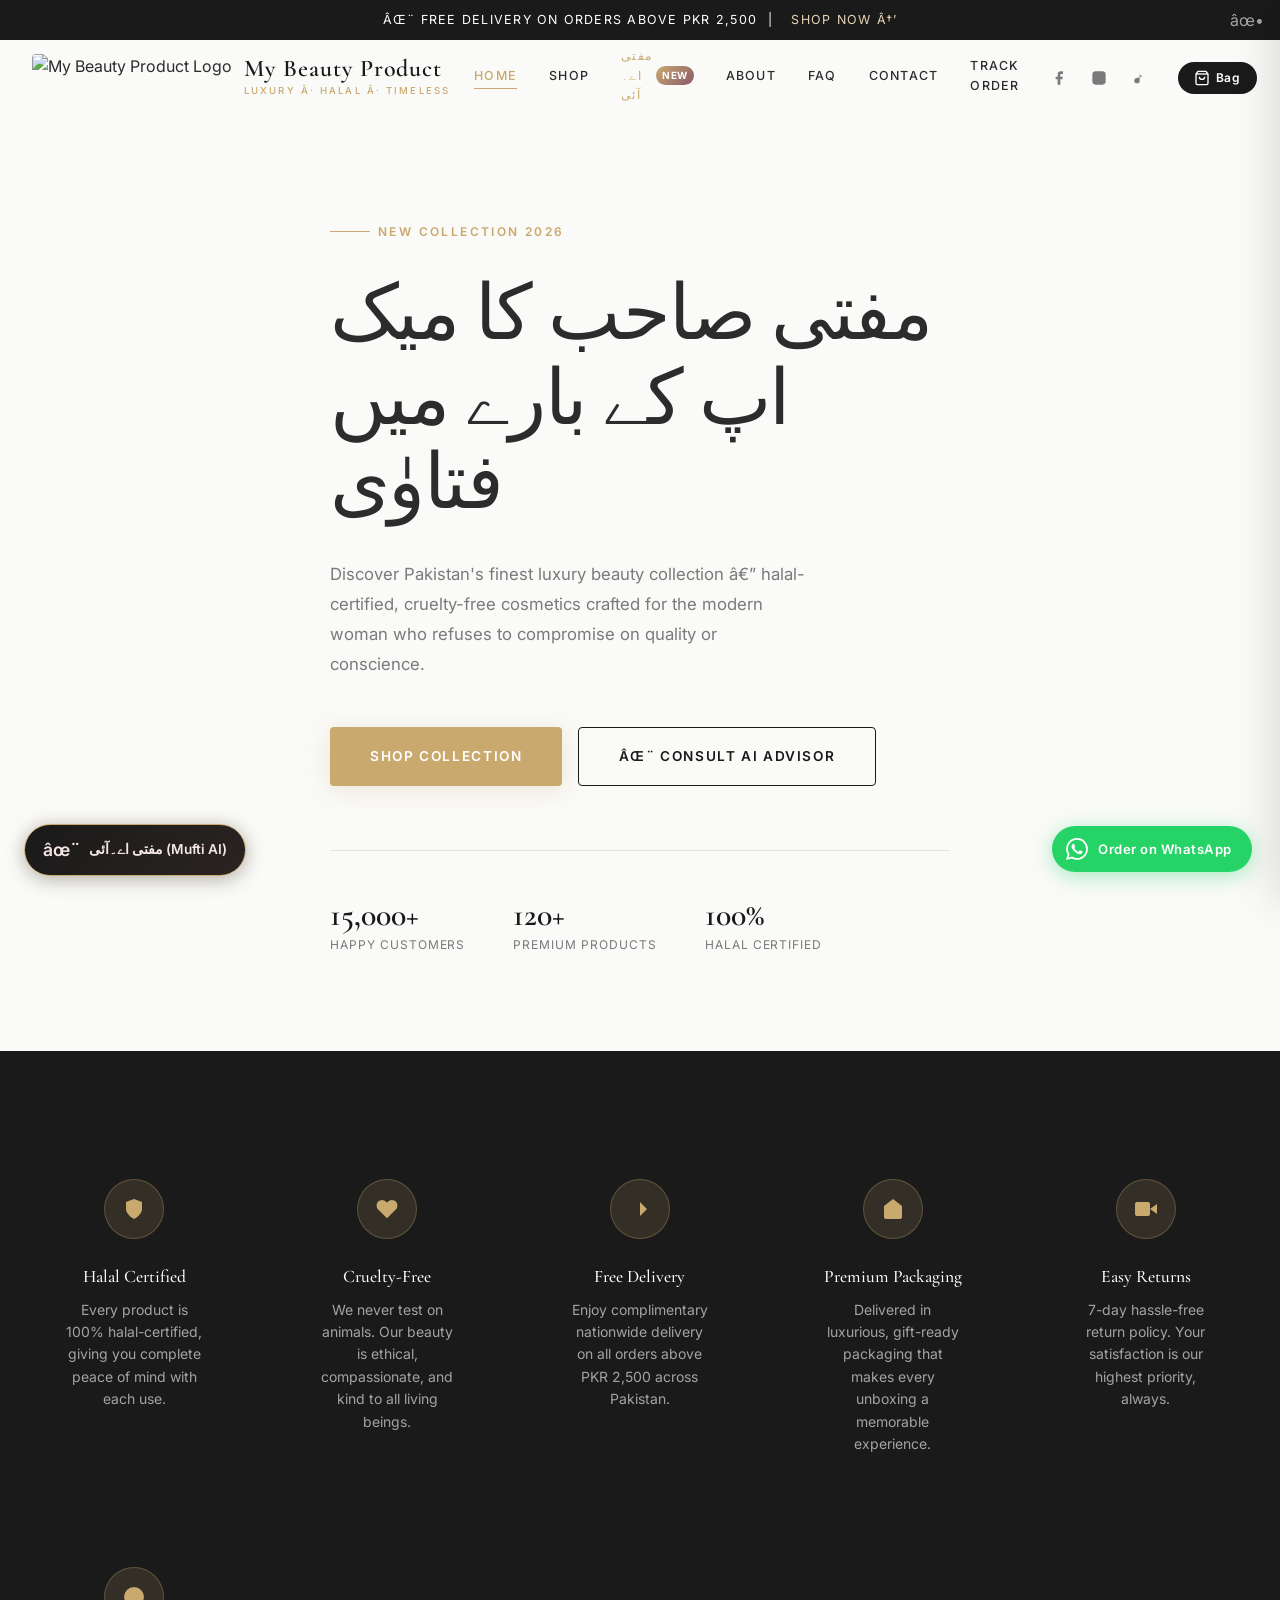
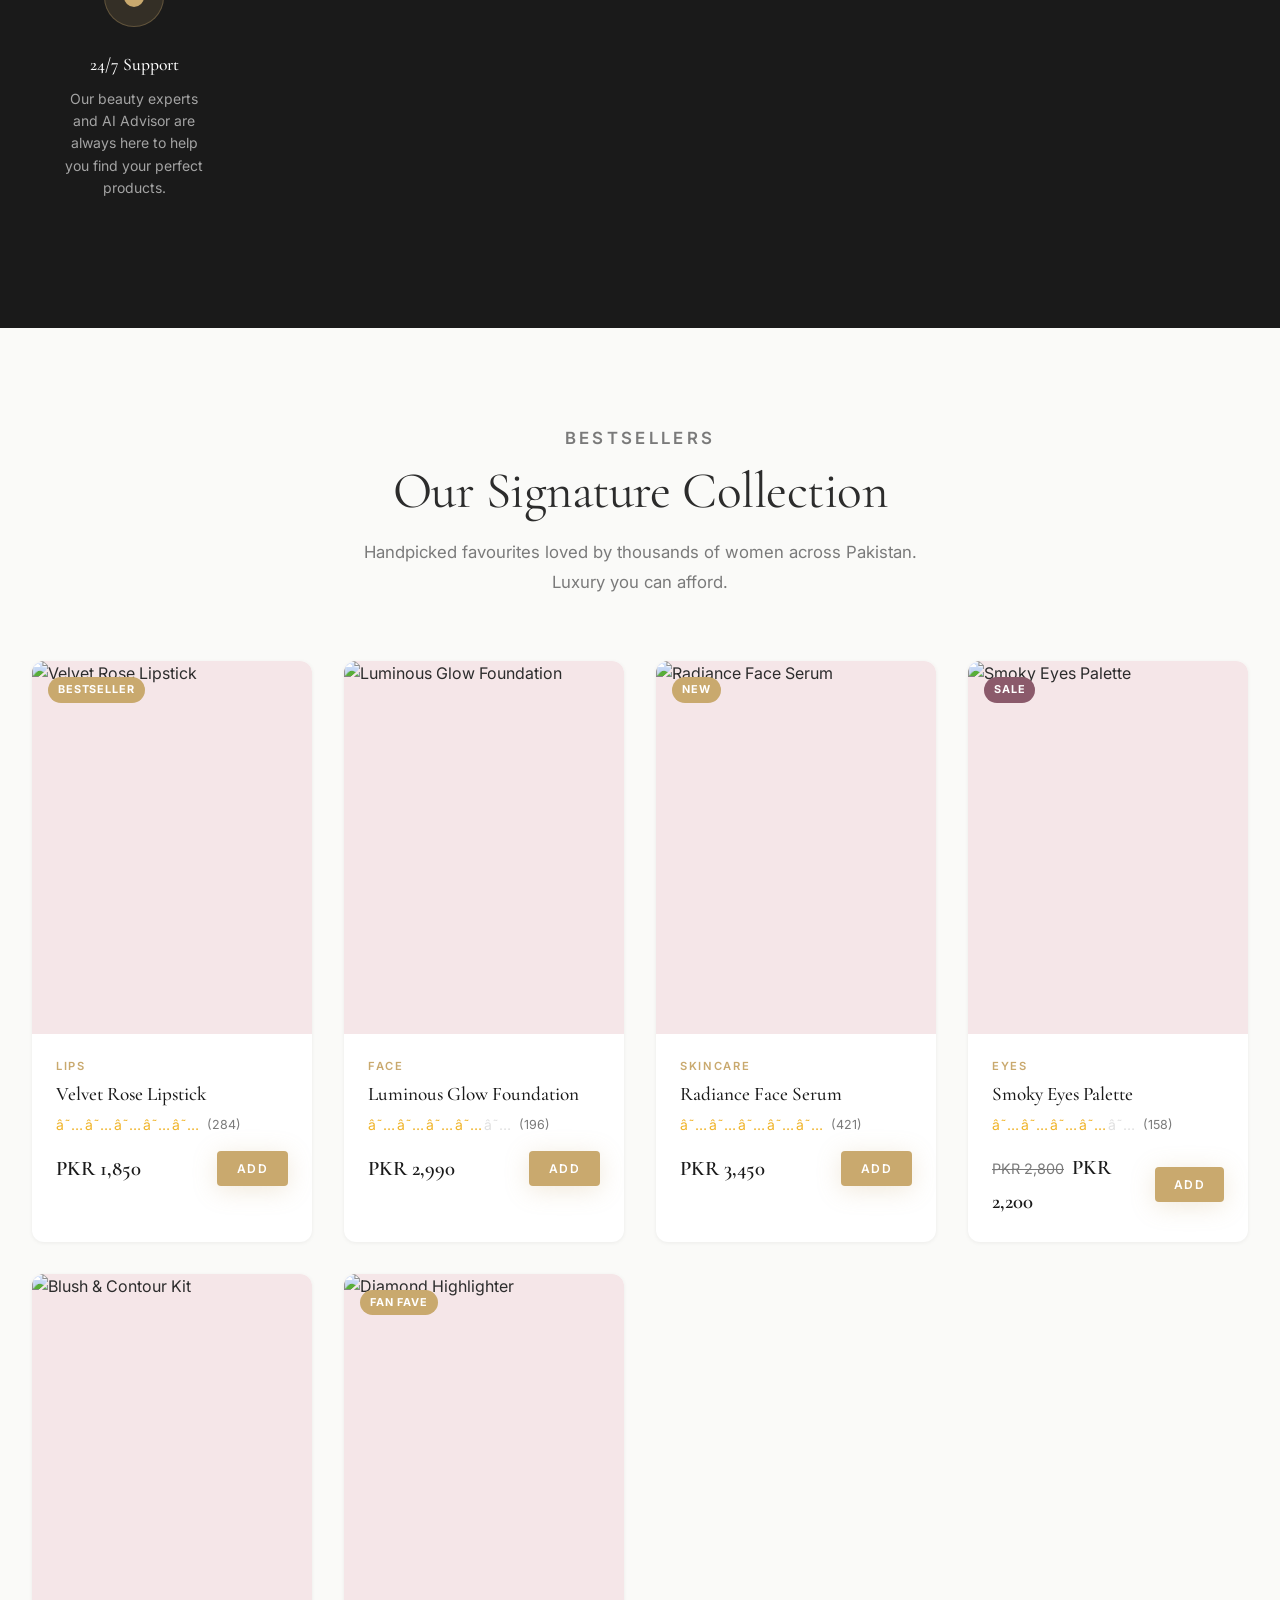
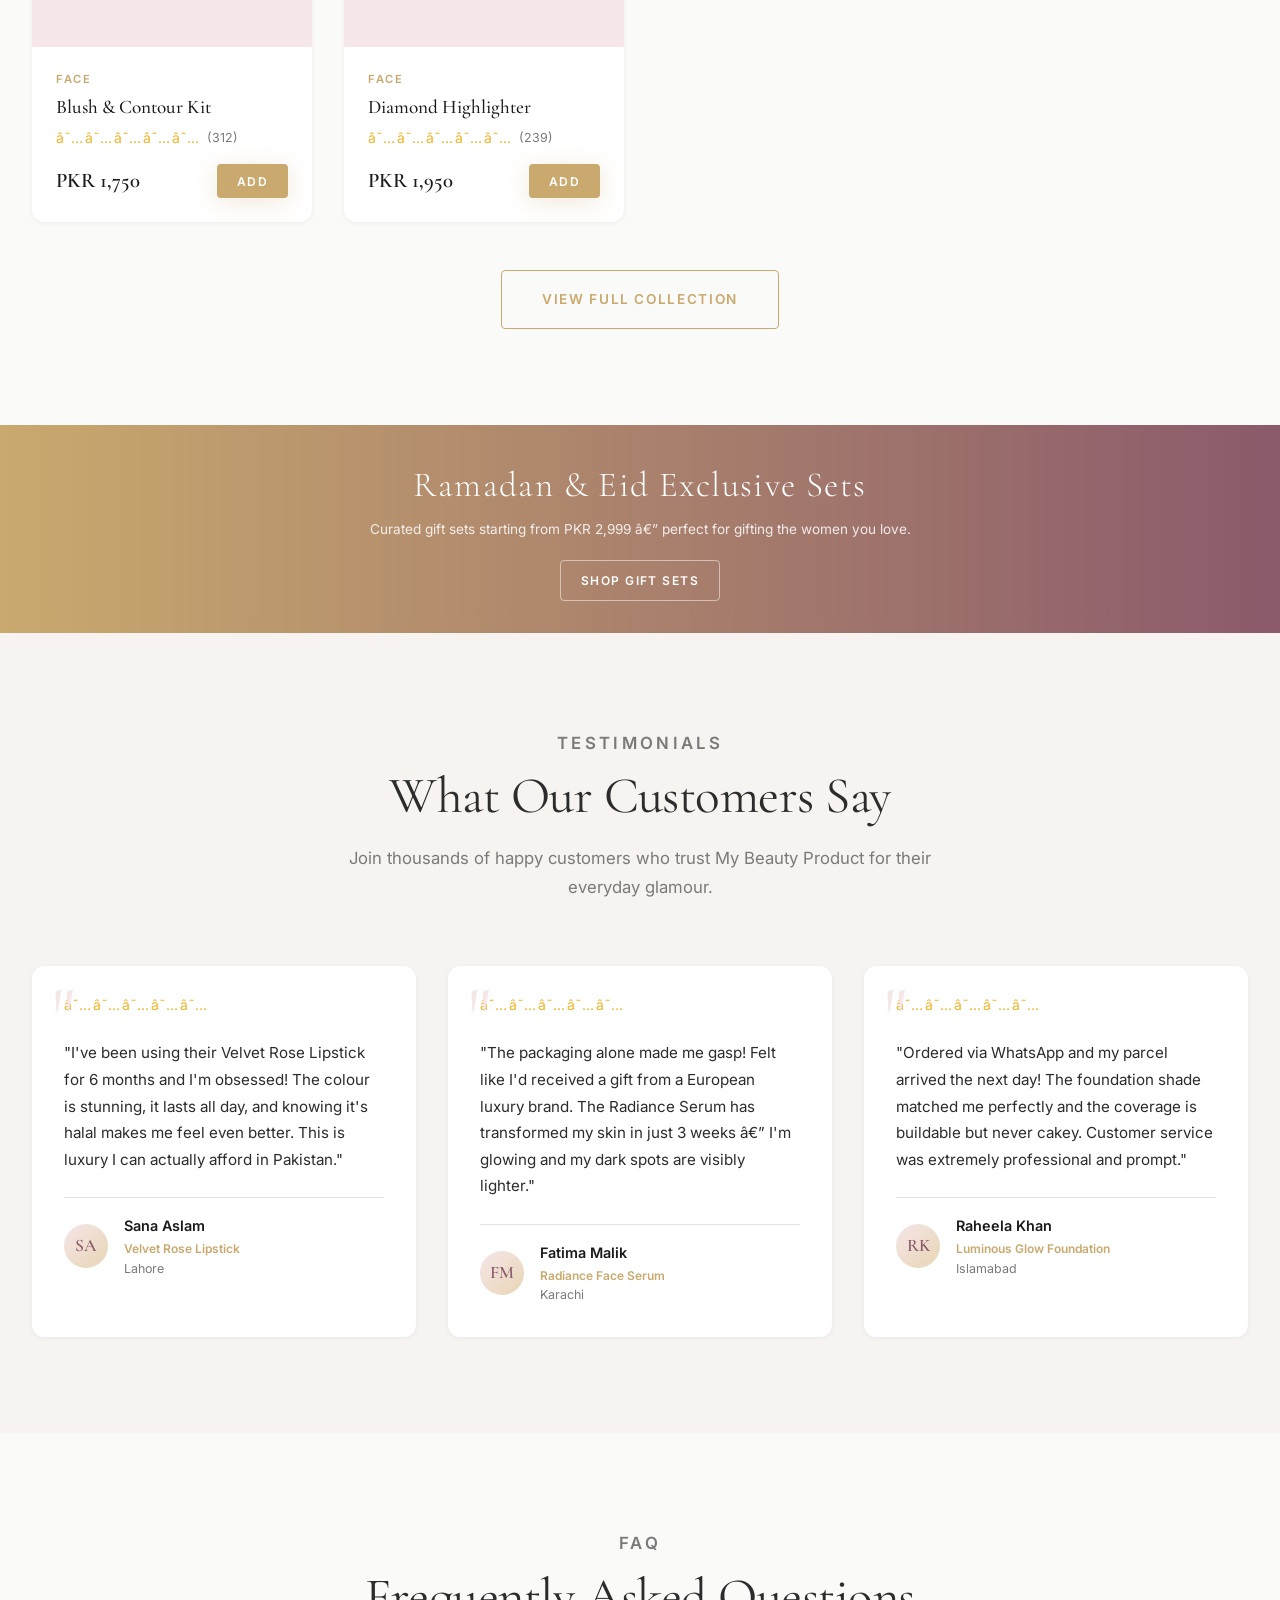
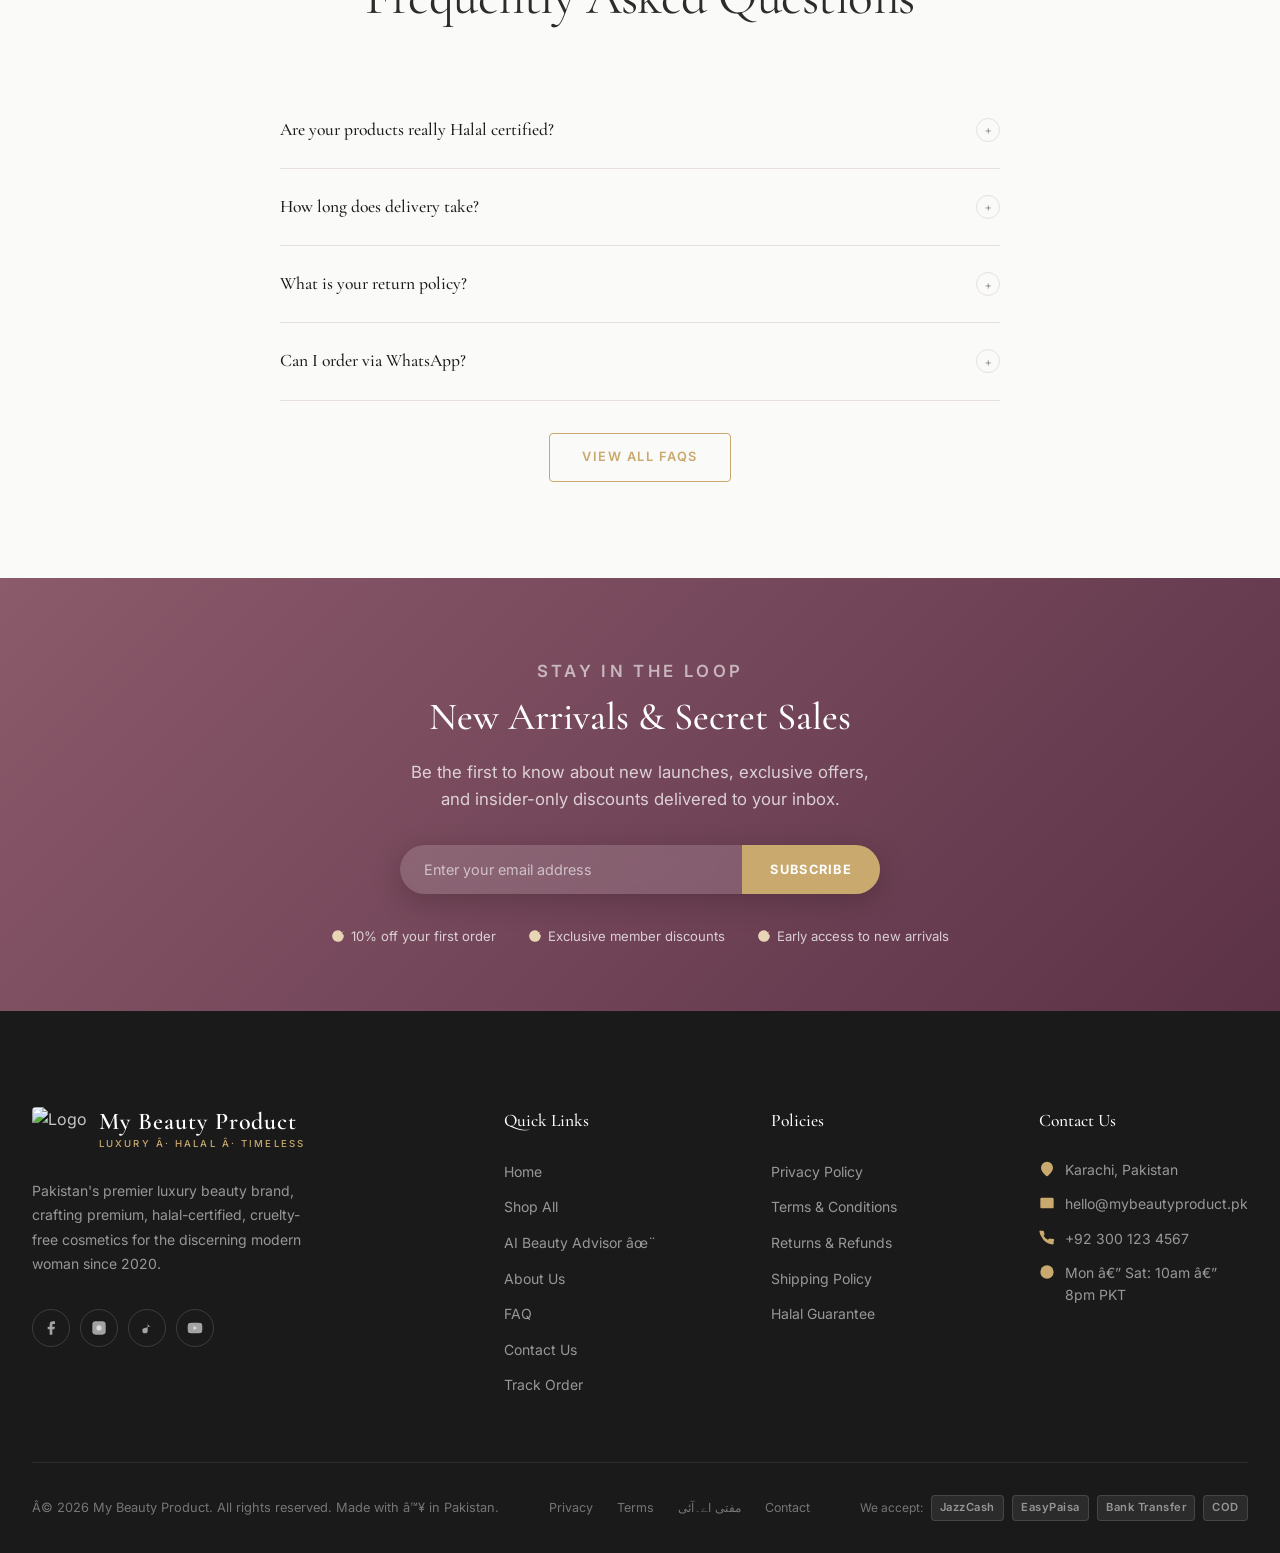
==== commit 7d2b91ce: "Update index.html" ====
--- a/index.html
+++ b/index.html
@@ -3,7 +3,7 @@
 <head>
   <meta charset="UTF-8" />
   <meta name="viewport" content="width=device-width, initial-scale=1.0" />
-  <title>My Beauty Product â€” Luxury Halal Beauty & Cosmetics Pakistan</title>
+  <title>مفتی صاحب کے اقوال اسلام کی عینک سے</title>
   <meta name="description" content="My Beauty Product â€” Pakistan's premier luxury beauty brand. Shop premium lipsticks, foundations, serums, and skincare at affordable PKR prices. 100% Halal, cruelty-free cosmetics." />
   <meta name="keywords" content="beauty products Pakistan, luxury cosmetics PKR, halal makeup, lipstick Pakistan, foundation Pakistan, skincare Pakistan, AI beauty advisor" />
   <meta property="og:title" content="My Beauty Product â€” Luxury Beauty, Timeless Elegance" />
@@ -103,7 +103,7 @@
         <span class="subheading">New Collection 2026</span>
       </div>
       <h1 class="heading-display">
-        Beauty That Speaks Volumes
+مفتی صاحب کا میک اپ کے بارے میں فتاوٰی
       </h1>
       <p class="hero-description">
         Discover Pakistan's finest luxury beauty collection â€” halal-certified, cruelty-free cosmetics crafted for the modern woman who refuses to compromise on quality or conscience.
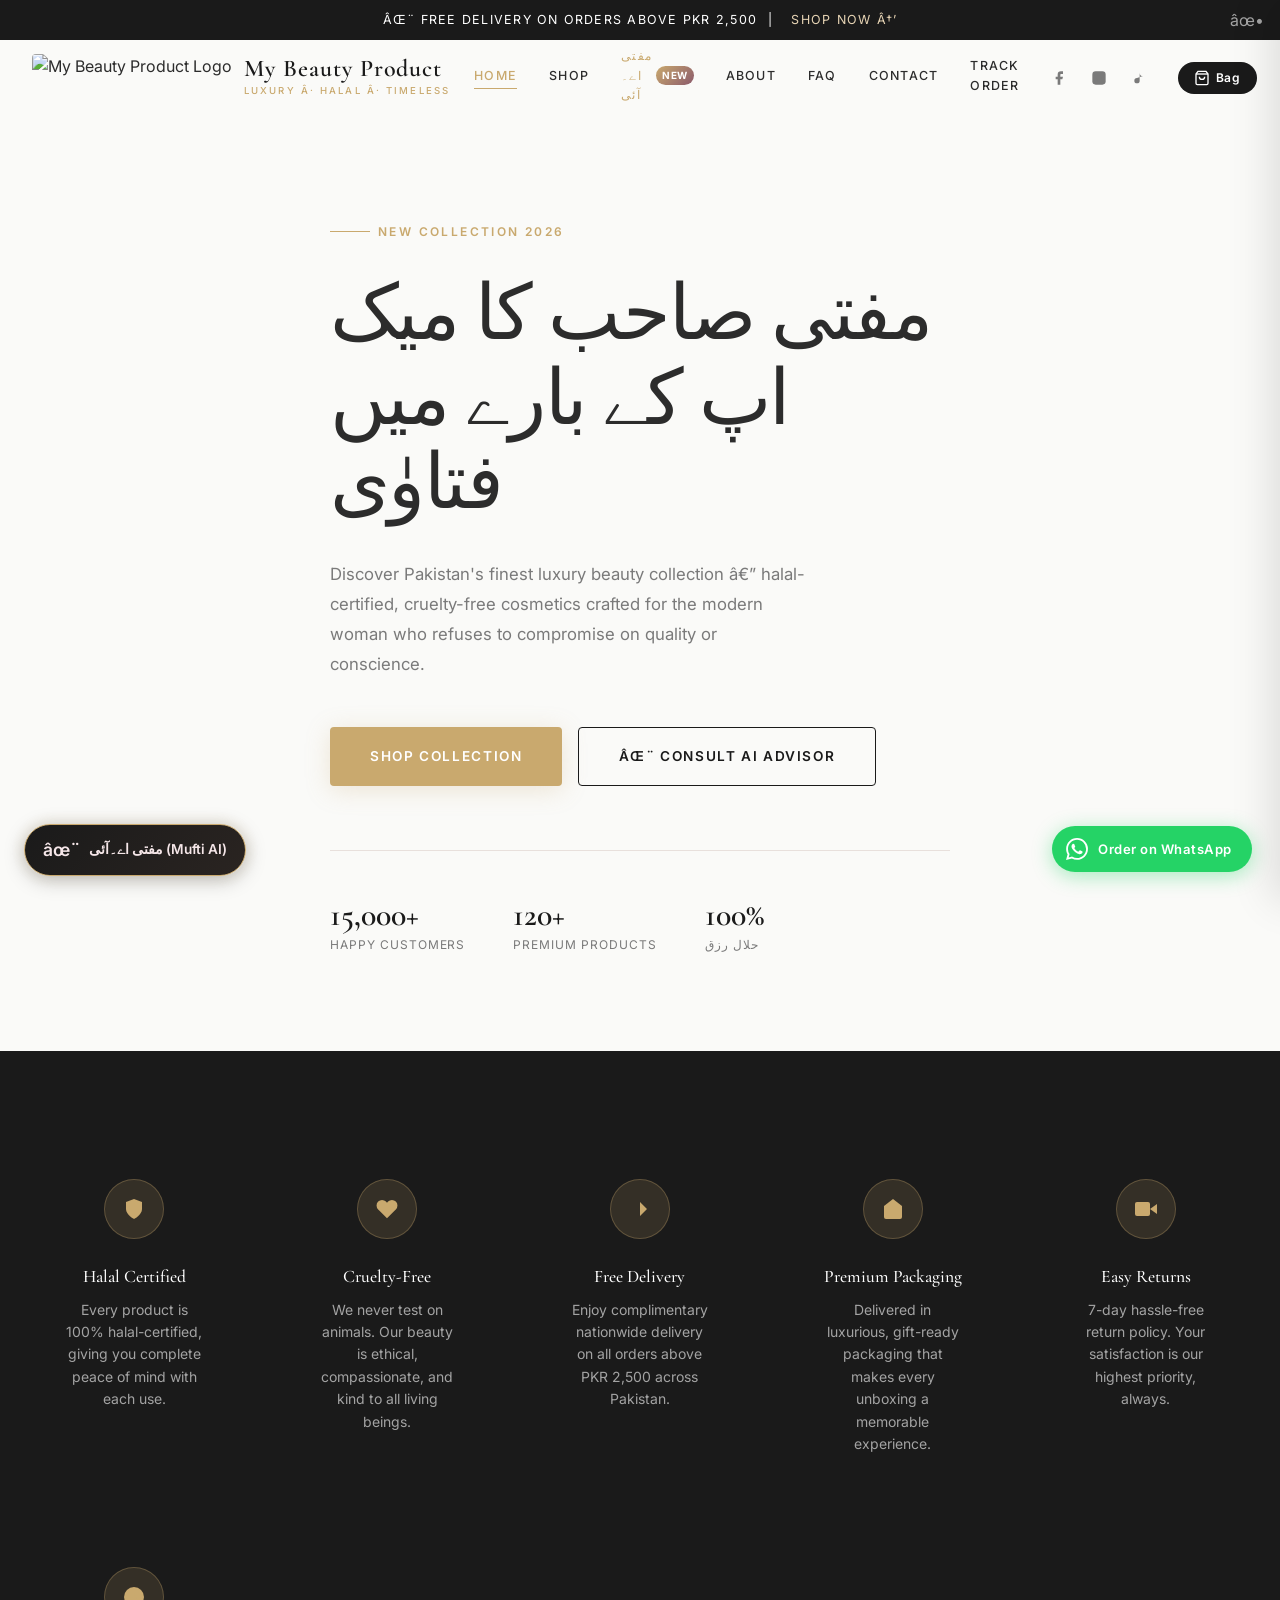
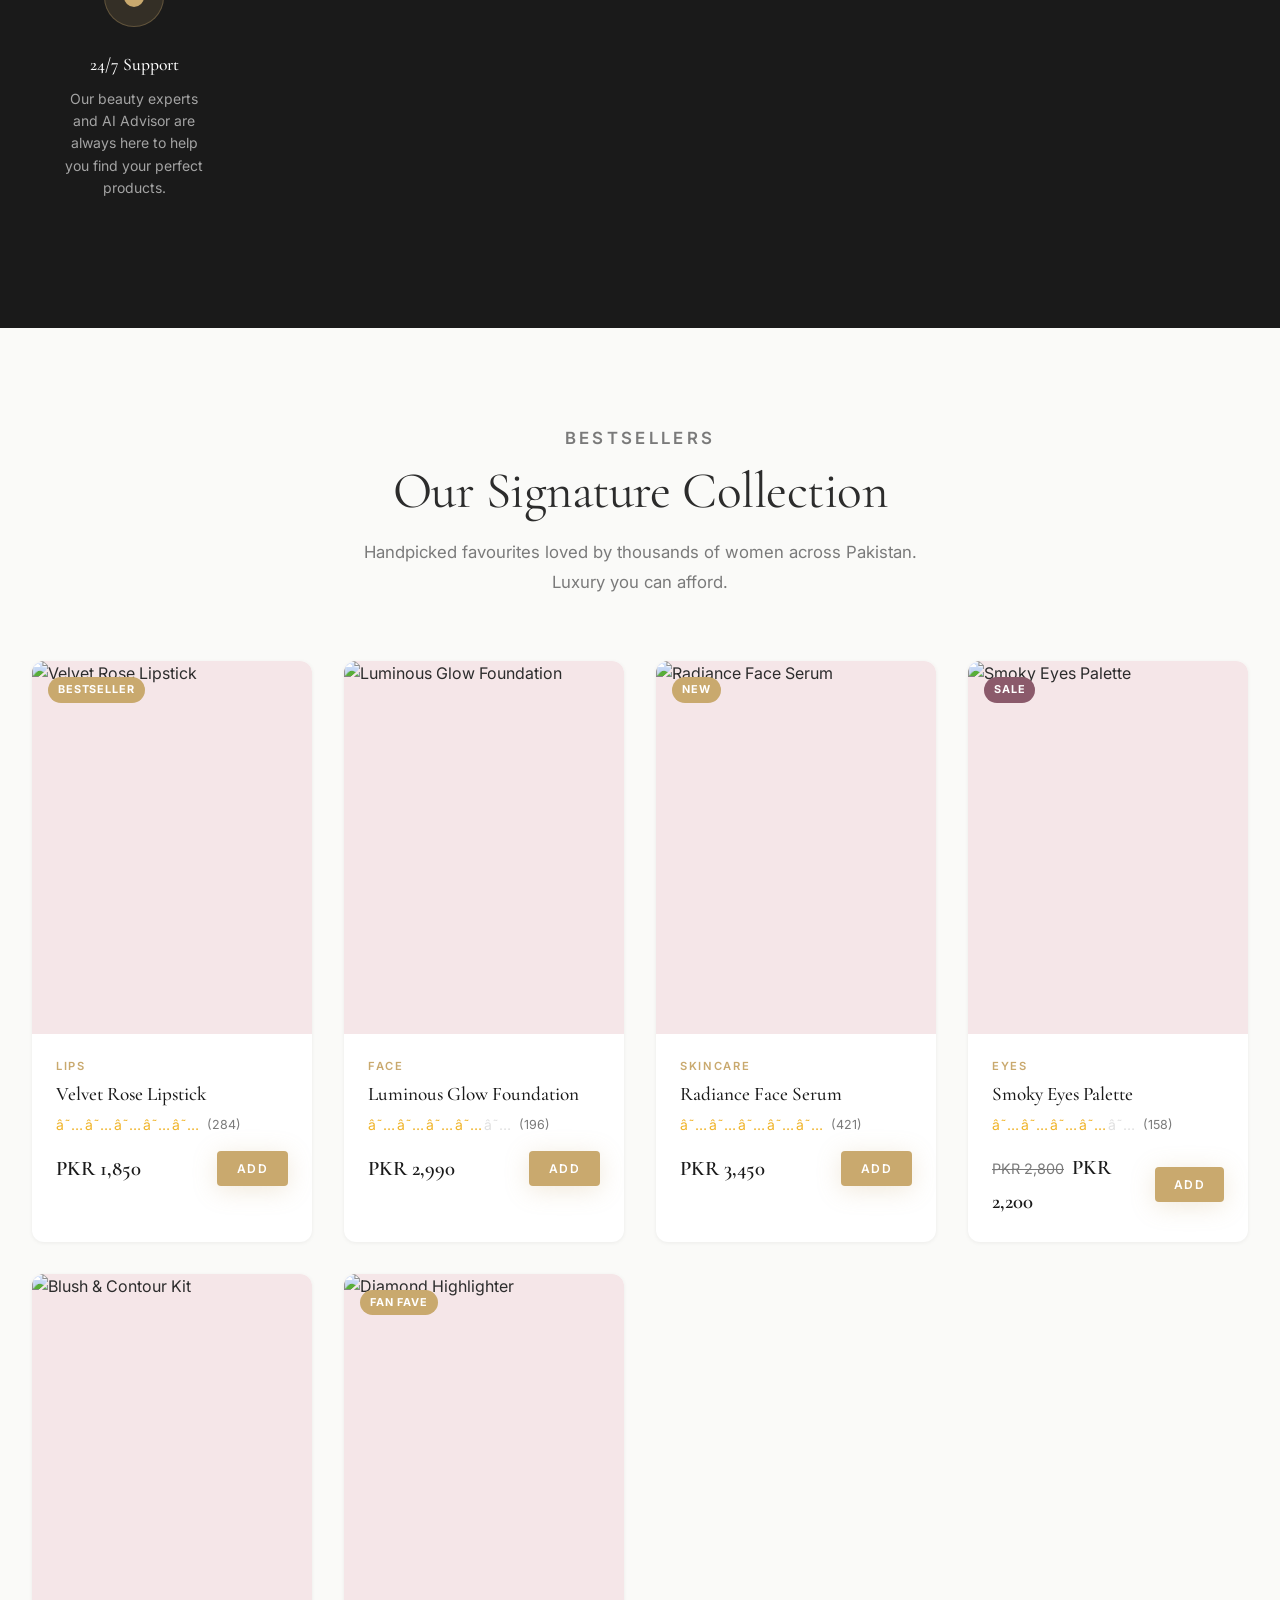
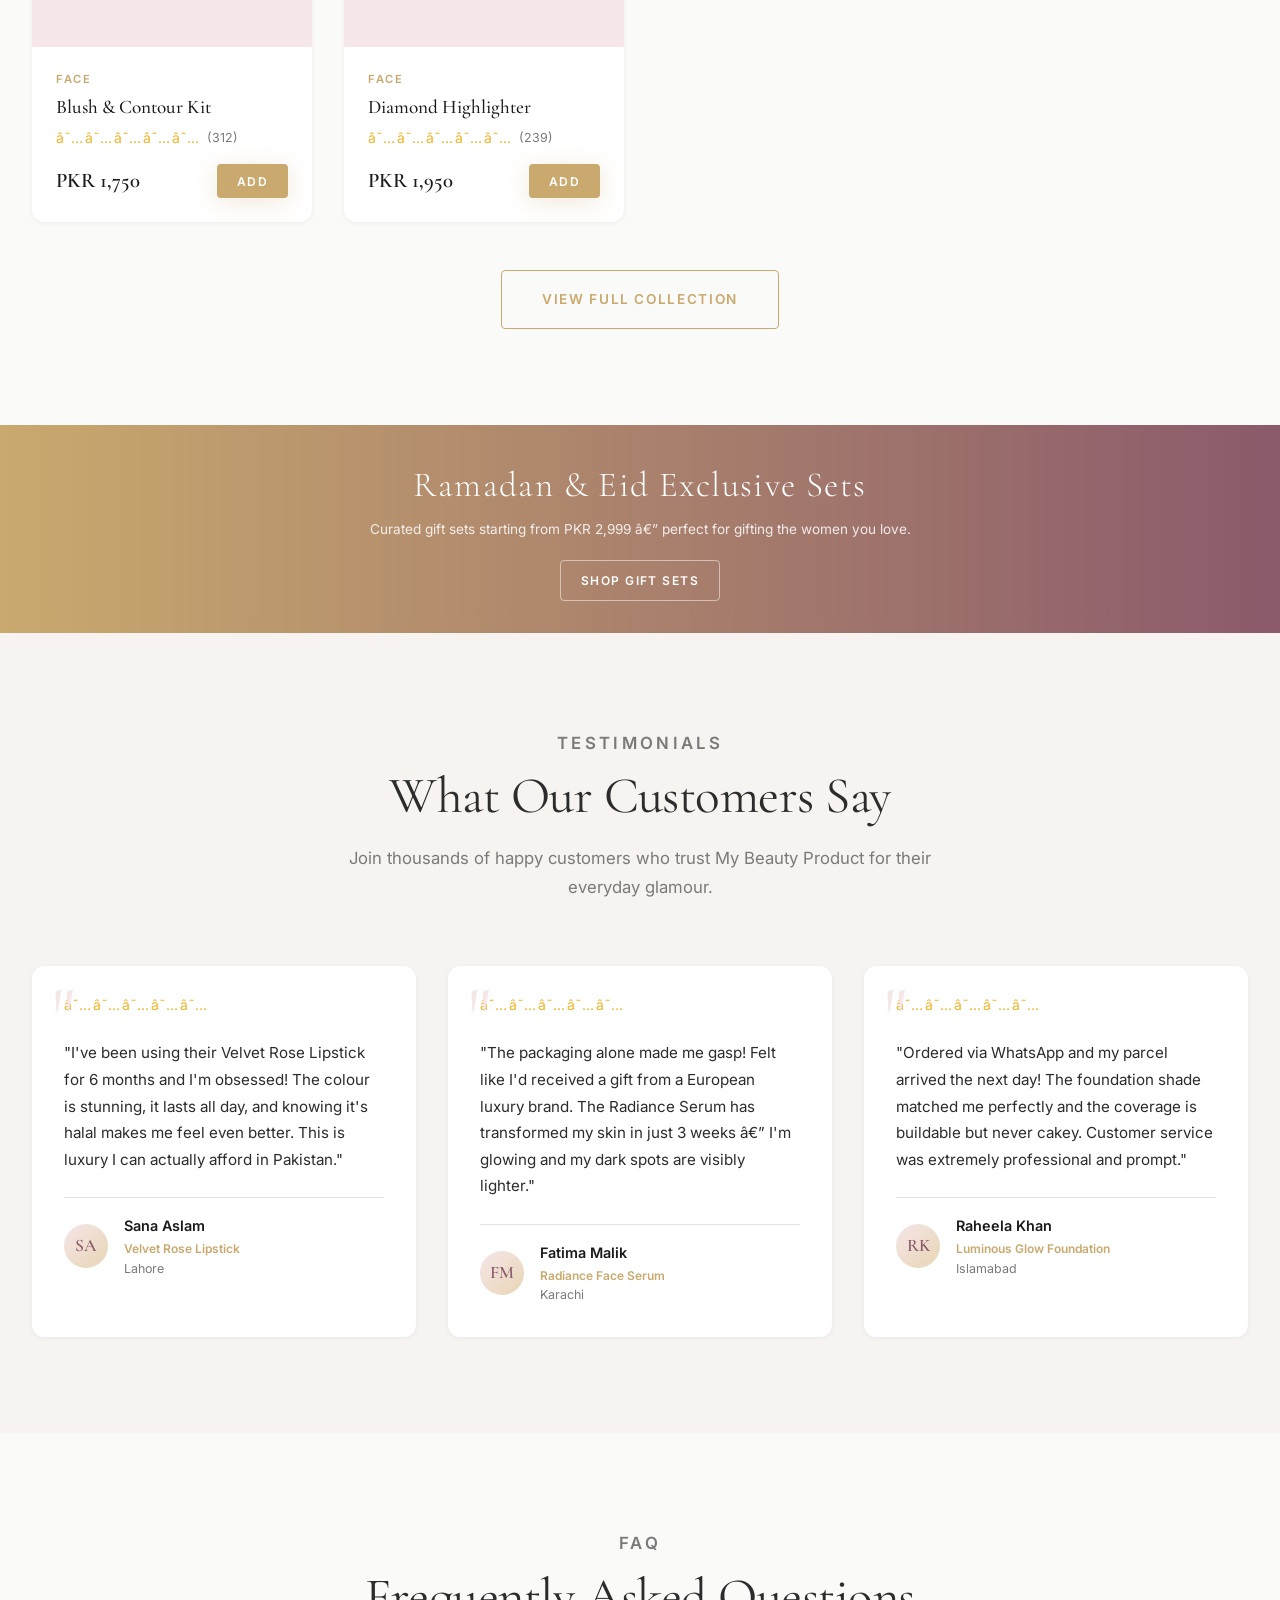
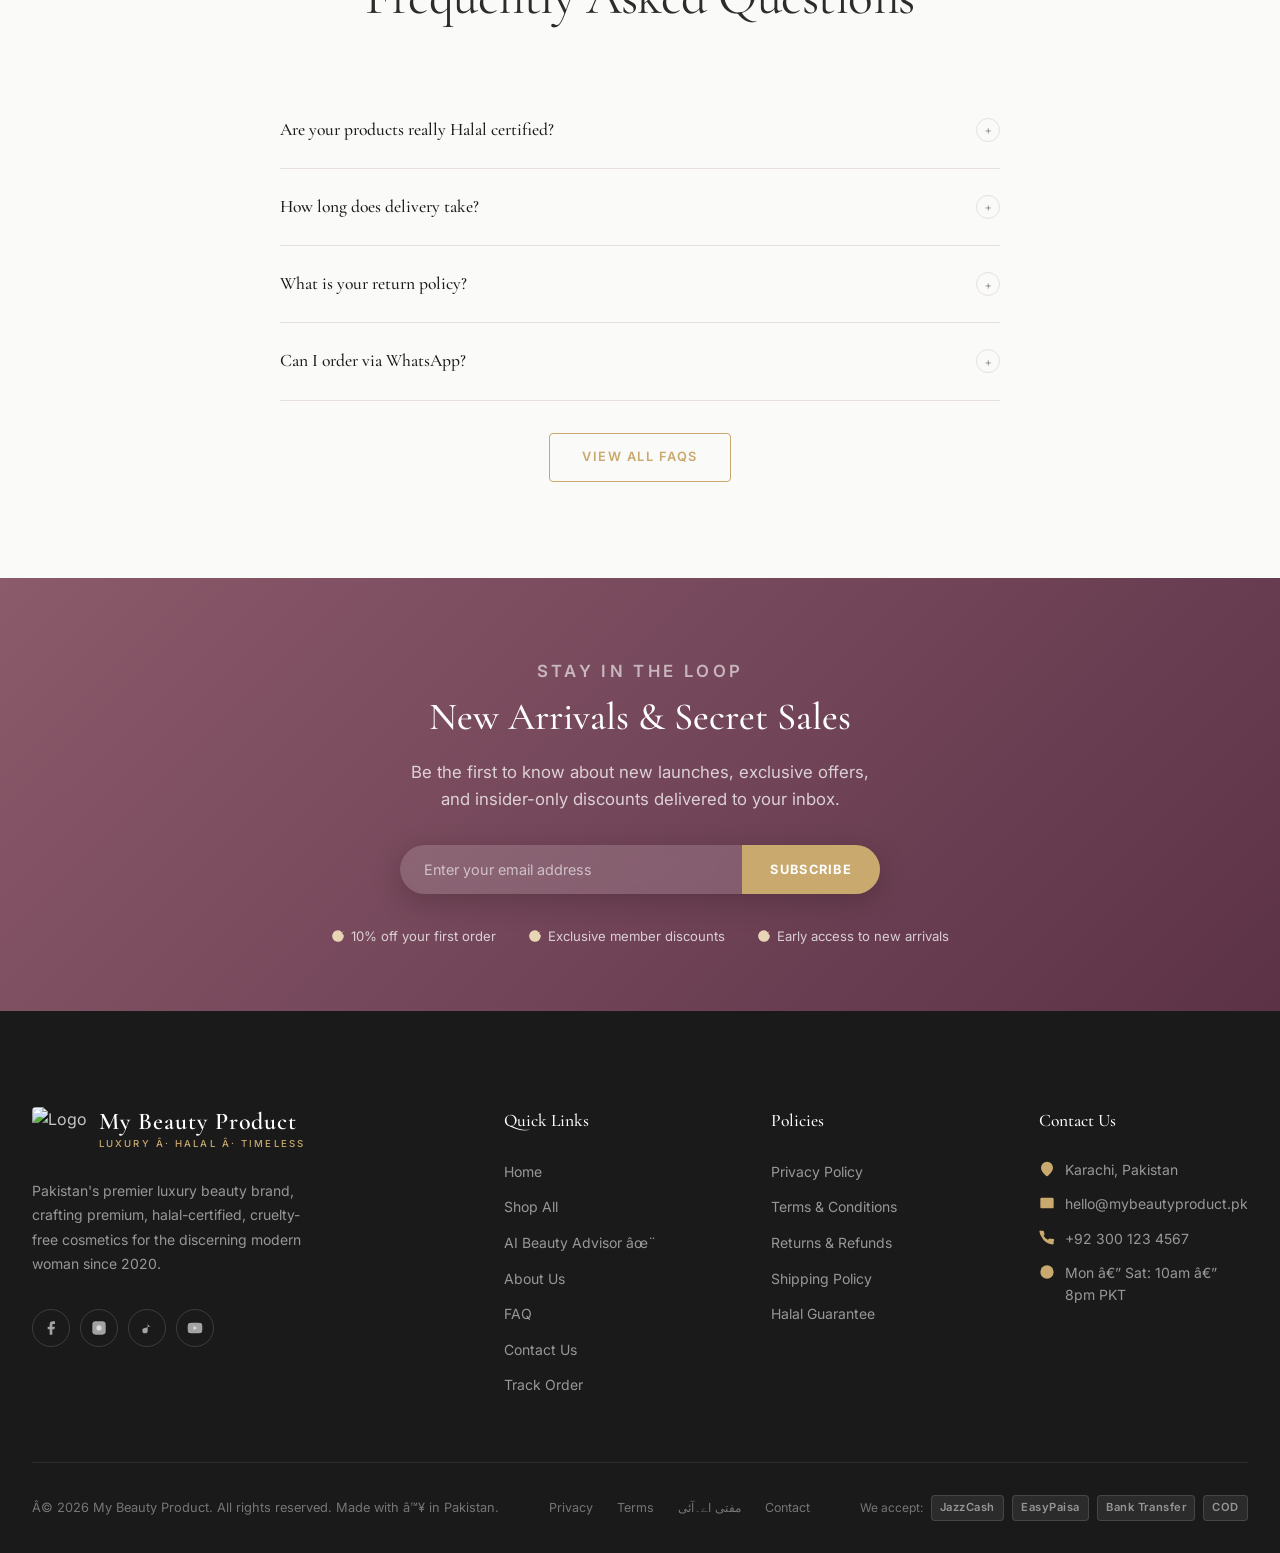
==== commit 3990d987: "Update index.html" ====
--- a/index.html
+++ b/index.html
@@ -123,7 +123,7 @@
         </div>
         <div class="hero-stat">
           <div class="hero-stat-value" data-count="100" data-suffix="%">100%</div>
-          <div class="hero-stat-label">Halal Certified</div>
+          <div class="hero-stat-label">حلال رزق</div>
         </div>
       </div>
     </div>
